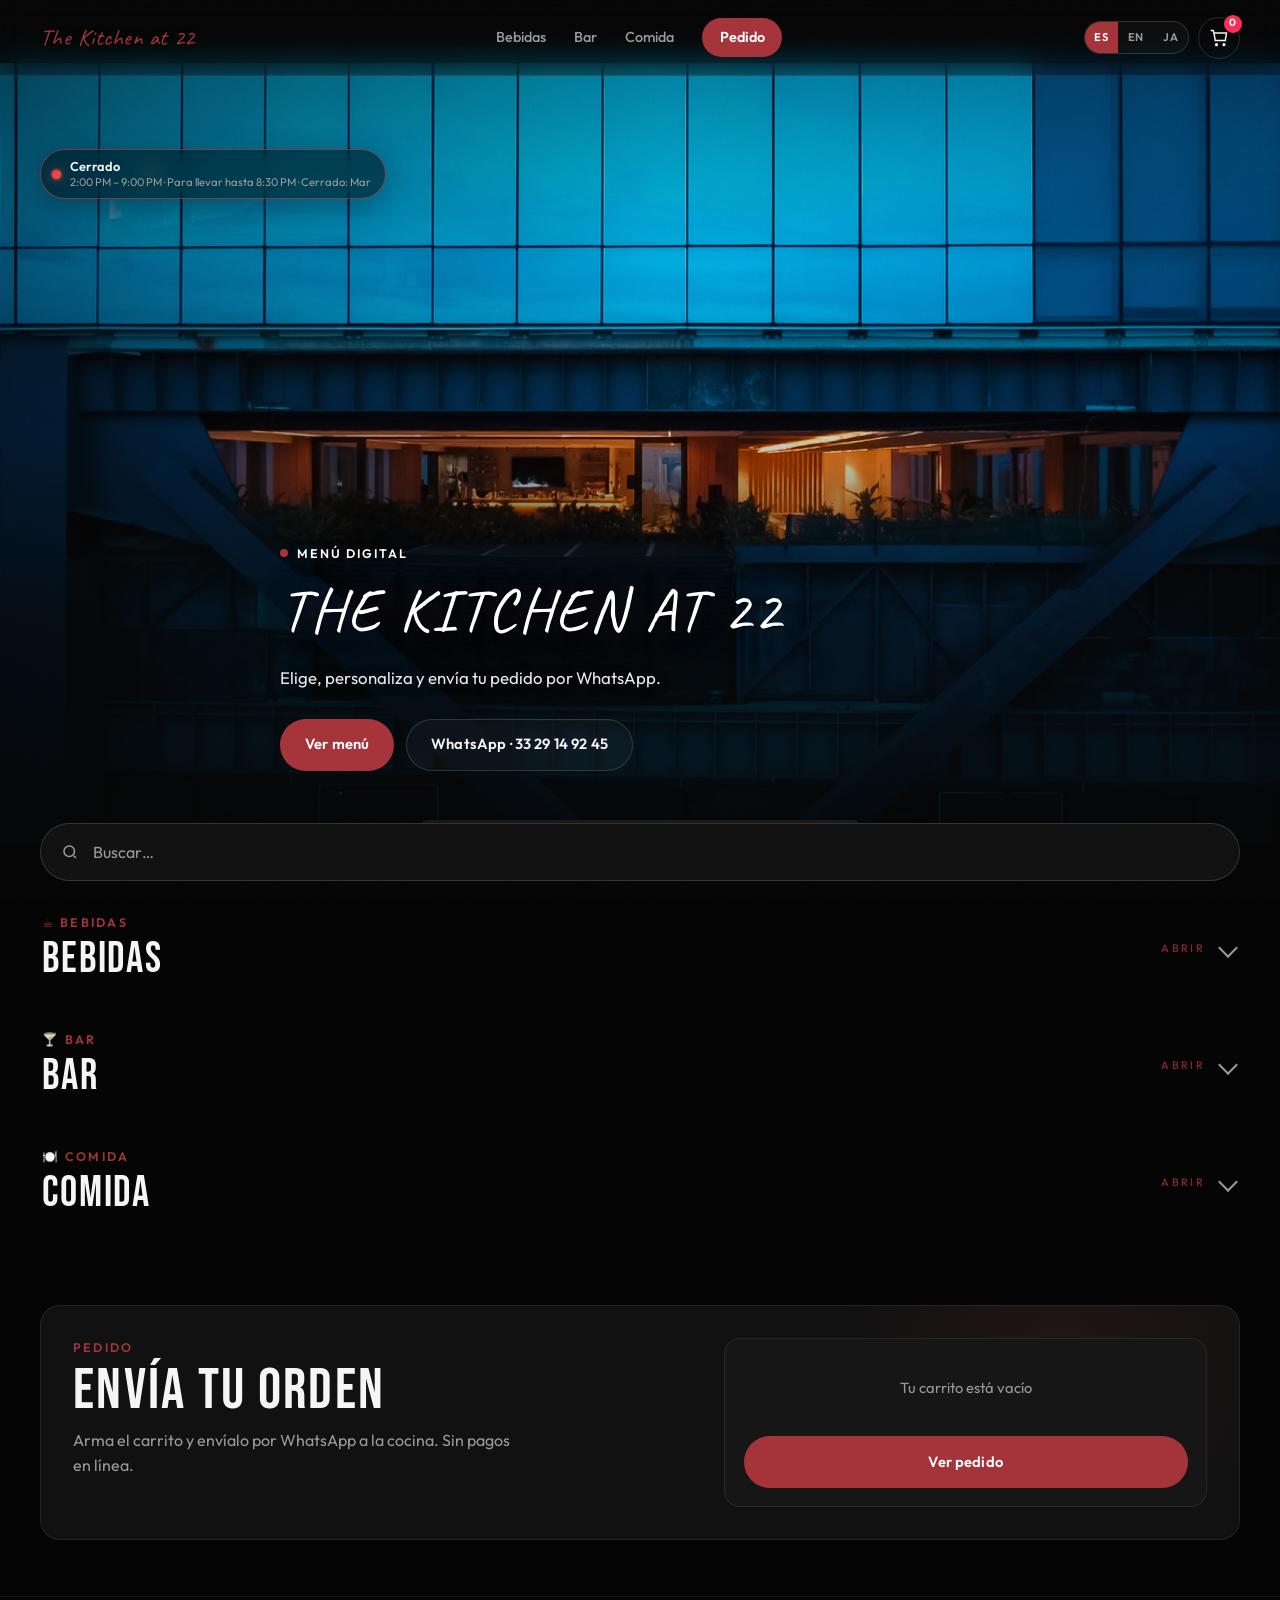
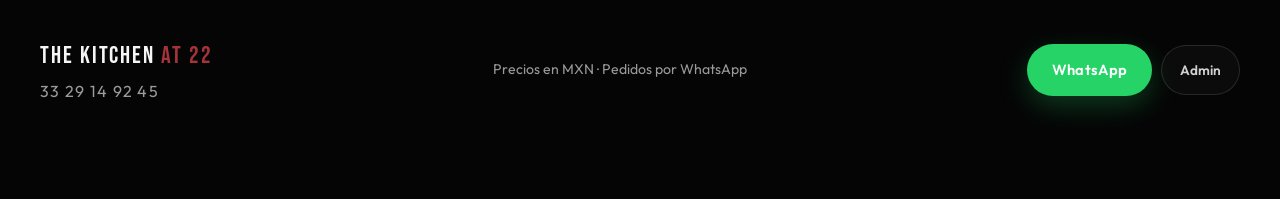
==== index.html @ 8743567a "Deploy: Sprite Regular, Spritz bottle percent, persist bar inventory" ====
﻿<!DOCTYPE html>
<html lang="es">
<head>
  <meta charset="UTF-8" />
  <meta name="viewport" content="width=device-width, initial-scale=1.0, viewport-fit=cover, maximum-scale=5" />
  <meta name="description" content="The Kitchen at 22 — Menú digital. Pedidos por WhatsApp." />
  <title>The Kitchen at 22</title>
  <link rel="preconnect" href="https://fonts.googleapis.com" />
  <link rel="preconnect" href="https://fonts.gstatic.com" crossorigin />
  <link href="https://fonts.googleapis.com/css2?family=Bebas+Neue&family=Caveat:wght@500;600&family=Outfit:wght@300;400;500;600;700&family=Permanent+Marker&display=swap" rel="stylesheet" />
  <!-- Flood Std Regular via Adobe Fonts -->
  <link rel="stylesheet" href="https://use.typekit.net/ptu3jlt.css" />
  <link rel="stylesheet" href="css/styles.css?v=pub-20260904f" />
</head>
<body>
  <div class="noise" aria-hidden="true"></div>
  <div class="scroll-progress" id="scrollProgress" aria-hidden="true"></div>

  <!-- Loader -->
  <div class="loader" id="loader">
    <div class="loader__inner">
      <p class="loader__brand">THE KITCHEN</p>
      <p class="loader__at">AT 22</p>
      <div class="loader__bar"><span></span></div>
    </div>
  </div>

  <!-- Header -->
  <header class="header" id="header">
    <div class="container header__inner">
      <a href="#top" class="logo">
        <img
          class="logo__img"
          src="assets/logo.png"
          alt=""
          width="40"
          height="40"
          onerror="this.classList.add('is-missing')"
        />
        <span class="logo__name">The Kitchen at 22</span>
        <span class="logo__fallback is-hidden" aria-hidden="true">
          <span class="logo__mark">22</span>
          <span class="logo__text">
            <strong>THE KITCHEN</strong>
            <small>AT 22</small>
          </span>
        </span>
      </a>

      <nav class="nav" id="nav">
        <a href="#specials" class="nav__link is-hidden" id="navSpecials" data-i18n="navSpecials">Especiales</a>
        <a href="#drinks" class="nav__link" data-i18n="navDrinks">Bebidas</a>
        <a href="#bar" class="nav__link" data-i18n="navBar">Bar</a>
        <a href="#food" class="nav__link" data-i18n="navFood">Comida</a>
        <a href="#order" class="nav__link nav__link--cta" data-i18n="navOrder">Pedido</a>
      </nav>

      <div class="header__actions">
        <div class="lang" role="group" aria-label="Language">
          <button type="button" class="lang__btn is-active" data-lang="es">ES</button>
          <button type="button" class="lang__btn" data-lang="en">EN</button>
          <button type="button" class="lang__btn" data-lang="ja">JA</button>
        </div>
        <button type="button" class="cart-btn" id="cartOpen" aria-label="Cart">
          <svg width="20" height="20" viewBox="0 0 24 24" fill="none" stroke="currentColor" stroke-width="1.8">
            <path d="M6 6h15l-1.5 9h-12z"/><path d="M6 6L5 3H2"/>
            <circle cx="9" cy="20" r="1" fill="currentColor"/><circle cx="18" cy="20" r="1" fill="currentColor"/>
          </svg>
          <span class="cart-btn__count" id="cartCount">0</span>
        </button>
        <button type="button" class="burger" id="menuToggle" aria-label="Menu" aria-expanded="false">
          <span></span><span></span><span></span>
        </button>
      </div>
    </div>
  </header>

  <!-- Sticky menu switcher: Specials / Drinks / Bar / Food -->
  <nav class="menu-switcher" id="menuSwitcher" aria-label="Menú">
    <div class="container menu-switcher__inner">
      <a href="#specials" class="menu-switcher__btn is-hidden" data-section="specials" id="switcherSpecials">
        <span class="menu-switcher__ico">⭐</span>
        <span data-i18n="navSpecials">Especiales</span>
      </a>
      <a href="#drinks" class="menu-switcher__btn" data-section="drinks">
        <span class="menu-switcher__ico">☕</span>
        <span data-i18n="navDrinks">Bebidas</span>
      </a>
      <a href="#bar" class="menu-switcher__btn" data-section="bar">
        <span class="menu-switcher__ico">🍸</span>
        <span data-i18n="navBar">Bar</span>
      </a>
      <a href="#food" class="menu-switcher__btn" data-section="food">
        <span class="menu-switcher__ico">🍽️</span>
        <span data-i18n="navFood">Comida</span>
      </a>
    </div>
  </nav>

  <main id="top">
    <!-- Hero -->
    <section class="hero">
      <div class="hero__bg">
        <img
          src="assets/restaurant.jpg?v=2"
          alt="The Kitchen at 22"
          class="hero__img"
          onerror="this.onerror=null; this.src='https://images.unsplash.com/photo-1414235077428-338989a2e8c0?w=1600&h=1000&fit=crop&q=80';"
        />
        <div class="hero__overlay"></div>
      </div>
      <!-- Status floated high so the photo stays clean -->
      <div class="hours-chip hours-chip--float" id="hoursChip" aria-live="polite">
        <span class="hours-chip__dot" id="hoursDot"></span>
        <div class="hours-chip__text">
          <strong id="hoursStatus">—</strong>
          <span id="hoursDetail">—</span>
        </div>
      </div>
      <div class="container hero__content">
        <p class="hero__eyebrow">
          <span class="pulse"></span>
          <span data-i18n="heroEyebrow">Menú digital</span>
        </p>
        <h1 class="hero__title hero__title--logo">
          <img
            class="hero__logo"
            src="assets/logo.png"
            alt="The Kitchen at 22"
            onerror="this.onerror=null; this.replaceWith(Object.assign(document.createElement('span'),{className:'hero__logo-fallback',textContent:'THE KITCHEN AT 22'}));"
          />
        </h1>
        <p class="hero__lead" data-i18n="heroLead">Elige, personaliza y envía tu pedido por WhatsApp.</p>
        <div class="hero__actions">
          <a href="#drinks" class="btn btn--primary" data-i18n="ctaExplore">Ver menú</a>
          <a href="https://wa.me/523329149245" class="btn btn--ghost" target="_blank" rel="noopener">
            WhatsApp · 33 29 14 92 45
          </a>
        </div>
      </div>
    </section>



    <!-- Search -->
    <div class="container search-wrap">
      <label class="search" for="searchInput">
        <svg width="18" height="18" viewBox="0 0 24 24" fill="none" stroke="currentColor" stroke-width="2">
          <circle cx="11" cy="11" r="7"/><path d="M20 20l-3-3"/>
        </svg>
        <input type="search" id="searchInput" data-i18n-placeholder="searchPlaceholder" placeholder="Buscar…" autocomplete="off" />
      </label>
    </div>

    <section class="section container is-hidden" id="resultsSection">
      <div class="section__head">
        <p class="section__tag" data-i18n="resultsTag">Búsqueda</p>
        <h2 class="section__title" data-i18n="resultsTitle">Resultados</h2>
      </div>
      <div class="menu-grid" id="resultsGrid"></div>
    </section>

    <!-- Weekly specials (only shown when products are flagged) — duplicates also stay in their normal sections -->
    <section class="section section--specials section--accordion container is-hidden" id="specials" aria-labelledby="specialsTitle">
      <button type="button" class="section__toggle" data-open-section="specials" aria-expanded="false" aria-controls="specialsBody">
        <div class="section__head">
          <p class="section__tag">⭐ <span data-i18n="specialsTag">Especial de la semana</span></p>
          <h2 class="section__title" id="specialsTitle" data-i18n="navSpecials">Especiales</h2>
          <p class="section__desc" data-i18n="specialsDesc">Disponibles por tiempo limitado · cantidad limitada.</p>
        </div>
        <span class="section__hint" data-i18n="menuOpenHint" aria-hidden="true">abrir</span>
        <span class="section__chevron" aria-hidden="true"></span>
      </button>
      <div class="section__body" id="specialsBody">
        <div class="menu-grid" id="specialsGrid"></div>
      </div>
    </section>

    <section class="section section--accordion container" id="drinks">
      <button type="button" class="section__toggle" data-open-section="drinks" aria-expanded="false" aria-controls="drinksBody">
        <div class="section__head">
          <p class="section__tag">☕ <span data-i18n="drinksTag">Bebidas</span></p>
          <h2 class="section__title" data-i18n="navDrinks">Bebidas</h2>
          <p class="section__desc" data-i18n="drinksDesc">Café, sin café y milkshakes.</p>
        </div>
        <span class="section__hint" data-i18n="menuOpenHint" aria-hidden="true">abrir</span>
        <span class="section__chevron" aria-hidden="true"></span>
      </button>
      <div class="section__body" id="drinksBody">
        <div class="tabs" data-section="drinks" role="tablist"></div>
        <div class="menu-grid" id="drinksGrid"></div>
      </div>
    </section>

    <section class="section section--alt section--accordion container" id="bar">
      <button type="button" class="section__toggle" data-open-section="bar" aria-expanded="false" aria-controls="barBody">
        <div class="section__head">
          <p class="section__tag">🍸 <span data-i18n="barTag">Bar</span></p>
          <h2 class="section__title" data-i18n="navBar">Bar</h2>
          <p class="section__desc" data-i18n="barDesc">Clásicos, cerveza, destilados y vinos.</p>
        </div>
        <span class="section__hint" data-i18n="menuOpenHint" aria-hidden="true">abrir</span>
        <span class="section__chevron" aria-hidden="true"></span>
      </button>
      <div class="section__body" id="barBody">
        <div class="tabs" data-section="bar" role="tablist"></div>
        <div class="menu-grid" id="barGrid"></div>
      </div>
    </section>

    <section class="section section--accordion container" id="food">
      <button type="button" class="section__toggle" data-open-section="food" aria-expanded="false" aria-controls="foodBody">
        <div class="section__head">
          <p class="section__tag">🍽️ <span data-i18n="foodTag">Comida</span></p>
          <h2 class="section__title" data-i18n="navFood">Comida</h2>
          <p class="section__desc" data-i18n="foodDesc">Street food, pastas, light, dulces y botana.</p>
        </div>
        <span class="section__hint" data-i18n="menuOpenHint" aria-hidden="true">abrir</span>
        <span class="section__chevron" aria-hidden="true"></span>
      </button>
      <div class="section__body" id="foodBody">
        <div class="tabs" data-section="food" role="tablist"></div>
        <div class="menu-grid" id="foodGrid"></div>
      </div>
    </section>

    <!-- Order CTA -->
    <section class="section container" id="order">
      <div class="order-banner">
        <div class="order-banner__copy">
          <p class="section__tag" data-i18n="orderTag">Pedido</p>
          <h2 class="section__title" data-i18n="orderTitle">Envía tu orden</h2>
          <p data-i18n="orderDesc">Arma el carrito y envíalo por WhatsApp a la cocina. Sin pagos en línea.</p>
        </div>
        <div class="order-banner__side">
          <div class="order-mini" id="orderSummaryMini"></div>
          <button type="button" class="btn btn--primary btn--full" id="openCartFromOrder" data-i18n="viewCart">Ver pedido</button>
        </div>
      </div>
    </section>
  </main>

  <footer class="footer">
    <div class="container footer__inner">
      <div>
        <p class="footer__brand">THE KITCHEN <span>AT 22</span></p>
        <p class="footer__phone">33 29 14 92 45</p>
      </div>
      <p class="footer__note" data-i18n="footerNote">Precios en MXN · Pedidos por WhatsApp</p>
      <div class="footer__actions">
        <a class="btn btn--wa" href="https://wa.me/523329149245" target="_blank" rel="noopener">WhatsApp</a>
        <button type="button" class="btn btn--ghost btn--admin" id="adminBtn" data-i18n="adminBtn">Admin</button>
      </div>
    </div>
    <div class="container admin-bar is-hidden" id="adminBar">
      <div class="admin-bar__left">
        <span data-i18n="adminActive">Sesión admin</span>
        <span class="admin-sync is-warn" id="adminSyncBadge">…</span>
      </div>
      <div class="admin-bar__actions">
        <a class="btn btn--primary" id="adminOpenDash" href="admin.html" data-i18n="adminOpenDash">Abrir panel admin</a>
        <button type="button" class="btn btn--ghost" id="adminLogout" data-i18n="adminLogout">Salir admin</button>
      </div>
    </div>
  </footer>

  <!-- Cart drawer -->
  <aside class="drawer" id="cartDrawer" aria-hidden="true">
    <div class="drawer__dim" data-close-cart></div>
    <div class="drawer__panel">
      <div class="drawer__head">
        <h2 data-i18n="cartTitle">Tu pedido</h2>
        <button type="button" class="icon-btn" data-close-cart aria-label="Close">✕</button>
      </div>
      <div class="drawer__body" id="cartLines"></div>
      <div class="drawer__foot">
        <div class="order-type" role="group" aria-labelledby="orderTypeLabel">
          <span class="order-type__label" id="orderTypeLabel" data-i18n="orderTypeLabel">¿Cómo quieres tu pedido?</span>
          <div class="order-type__options order-type__options--3">
            <button type="button" class="order-type__btn" data-order-type="dinein">
              <span class="order-type__ico" aria-hidden="true">🍽️</span>
              <span class="order-type__title" data-i18n="orderTypeDineIn">Comer aquí</span>
              <span class="order-type__desc" data-i18n="orderTypeDineInDesc">En el restaurante</span>
            </button>
            <button type="button" class="order-type__btn" data-order-type="apartment">
              <span class="order-type__ico" aria-hidden="true">🏠</span>
              <span class="order-type__title" data-i18n="orderTypeApartment">Departamento</span>
              <span class="order-type__desc" data-i18n="orderTypeApartmentDesc">Entrega a tu depto.</span>
            </button>
            <button type="button" class="order-type__btn" data-order-type="amenity">
              <span class="order-type__ico" aria-hidden="true">🏊</span>
              <span class="order-type__title" data-i18n="orderTypeAmenity">Amenidades</span>
              <span class="order-type__desc" data-i18n="orderTypeAmenityDesc">Entrega en el edificio</span>
            </button>
          </div>
          <p class="order-type__error is-hidden" id="orderTypeError" data-i18n="orderTypeError">Elige una opción de entrega o consumo.</p>
        </div>

        <div class="amenity-field is-hidden" id="amenityField">
          <span class="order-type__label" data-i18n="amenityLabel">¿A qué amenidad?</span>
          <div class="amenity-grid" id="amenityGrid" role="group"></div>
          <p class="order-type__error is-hidden" id="amenityError" data-i18n="amenityError">Elige una amenidad.</p>
        </div>

        <div class="apt-field is-hidden" id="apartmentField">
          <label class="apt-field__label" for="apartmentInput" data-i18n="aptLabel">Número de departamento</label>
          <input
            type="text"
            id="apartmentInput"
            name="apartment"
            inputmode="text"
            autocomplete="off"
            enterkeyhint="done"
            maxlength="40"
            data-i18n-placeholder="aptPlaceholder"
            placeholder="Ej. 402, Torre B"
            value=""
          />
          <span class="apt-field__error is-hidden" id="apartmentError" data-i18n="aptError">Ingresa tu número de departamento.</span>
        </div>

        <div class="total-row">
          <span data-i18n="subtotal">Total</span>
          <strong id="cartSubtotal">0$ MXN</strong>
        </div>
        <p class="hint" id="waHint" data-i18n="waHint">Se abrirá WhatsApp con tu pedido listo para enviar.</p>
        <p class="closed-banner is-hidden" id="closedBanner" role="status"></p>
        <div class="drawer__actions">
          <button type="button" class="btn btn--ghost" id="clearCart" data-i18n="clearCart">Vaciar</button>
          <button type="button" class="btn btn--wa" id="sendWhatsApp" data-i18n="sendWa">Enviar por WhatsApp</button>
        </div>
      </div>
    </div>
  </aside>

  <!-- Customize modal -->
  <div class="modal" id="customizeModal" aria-hidden="true">
    <div class="modal__dim" data-close-modal></div>
    <div class="modal__panel" id="customizeBody"></div>
  </div>

  <!-- Admin login modal -->
  <div class="modal" id="adminModal" aria-hidden="true">
    <div class="modal__dim" data-close-admin></div>
    <div class="modal__panel modal__panel--admin">
      <button type="button" class="icon-btn modal__close" data-close-admin aria-label="Close">✕</button>
      <p class="section__tag" data-i18n="adminLoginTag">Acceso staff</p>
      <h3 class="modal__title" data-i18n="adminLoginTitle">Admin</h3>
      <p class="admin-login__hint" data-i18n="adminLoginHint">Ingresa el código para gestionar stock.</p>
      <label class="apt-field" for="adminCodeInput">
        <span class="apt-field__label" data-i18n="adminCodeLabel">Código</span>
        <input
          type="password"
          id="adminCodeInput"
          inputmode="text"
          autocomplete="current-password"
          maxlength="64"
          spellcheck="false"
          placeholder="Código staff"
        />
        <span class="apt-field__error is-hidden" id="adminCodeError" data-i18n="adminCodeError">Código incorrecto.</span>
      </label>
      <button type="button" class="btn btn--primary btn--full" id="adminLoginSubmit" data-i18n="adminLogin">Entrar</button>
    </div>
  </div>

  <!-- Admin hours modal -->
  <div class="modal" id="hoursModal" aria-hidden="true">
    <div class="modal__dim" data-close-hours></div>
    <div class="modal__panel modal__panel--hours">
      <button type="button" class="icon-btn modal__close" data-close-hours aria-label="Close">✕</button>
      <p class="section__tag" data-i18n="hoursAdminTag">Pedidos</p>
      <h3 class="modal__title" data-i18n="hoursAdminTitle">Horarios de pedidos</h3>
      <p class="admin-login__hint" data-i18n="hoursAdminHint">Define cuándo los clientes pueden enviar pedidos por WhatsApp (según la hora de su teléfono).</p>

      <div class="field">
        <span data-i18n="hoursClosedDays">Días cerrado</span>
        <div class="day-grid" id="hoursDayGrid"></div>
      </div>

      <div class="hours-fields">
        <label class="apt-field">
          <span class="apt-field__label" data-i18n="hoursOpen">Apertura</span>
          <input type="time" id="hoursOpen" required />
        </label>
        <label class="apt-field">
          <span class="apt-field__label" data-i18n="hoursClose">Cierre salón</span>
          <input type="time" id="hoursClose" required />
        </label>
        <label class="apt-field">
          <span class="apt-field__label" data-i18n="hoursDelivery">Último pedido (delivery)</span>
          <input type="time" id="hoursDelivery" required />
        </label>
      </div>

      <div class="hours-toggles">
        <label class="check-row">
          <input type="checkbox" id="hoursForceClosed" />
          <span data-i18n="hoursForceClosed">Forzar cerrado (no recibir pedidos)</span>
        </label>
        <label class="check-row">
          <input type="checkbox" id="hoursForceOpen" />
          <span data-i18n="hoursForceOpen">Forzar abierto (ignorar horario)</span>
        </label>
      </div>

      <button type="button" class="btn btn--primary btn--full" id="hoursSave" data-i18n="hoursSave">Guardar horarios</button>
    </div>
  </div>

  <!-- Admin catalog: add / remove items + photos -->
  <div class="modal" id="catalogModal" aria-hidden="true">
    <div class="modal__dim" data-close-catalog></div>
    <div class="modal__panel modal__panel--catalog">
      <button type="button" class="icon-btn modal__close" data-close-catalog aria-label="Close">✕</button>
      <p class="section__tag" data-i18n="catalogTag">Menú</p>
      <h3 class="modal__title" data-i18n="catalogTitle">Productos y fotos</h3>
      <p class="admin-login__hint" data-i18n="catalogHint">Agrega o quita platillos y sube fotos propias. Requiere python server.py.</p>

      <div class="catalog-add">
        <p class="order-type__label" data-i18n="catalogAddTitle">Agregar producto</p>
        <label class="apt-field">
          <span class="apt-field__label" data-i18n="catalogSection">Sección</span>
          <select id="catalogSection" class="catalog-select"></select>
        </label>
        <label class="apt-field">
          <span class="apt-field__label" data-i18n="catalogName">Nombre (ES)</span>
          <input type="text" id="catalogName" maxlength="80" />
        </label>
        <div class="hours-fields">
          <label class="apt-field">
            <span class="apt-field__label" data-i18n="catalogNameEn">Nombre EN</span>
            <input type="text" id="catalogNameEn" maxlength="80" />
          </label>
          <label class="apt-field">
            <span class="apt-field__label" data-i18n="catalogNameJa">Nombre JA</span>
            <input type="text" id="catalogNameJa" maxlength="80" />
          </label>
          <label class="apt-field">
            <span class="apt-field__label" data-i18n="catalogPrice">Precio (MXN)</span>
            <input type="number" id="catalogPrice" min="0" step="1" />
          </label>
        </div>
        <label class="apt-field">
          <span class="apt-field__label" data-i18n="catalogNotes">Notas (opcional)</span>
          <input type="text" id="catalogNotes" maxlength="120" />
        </label>
        <label class="apt-field">
          <span class="apt-field__label" data-i18n="catalogNewPhoto">Foto (opcional)</span>
          <input type="file" id="catalogNewPhoto" accept="image/*" />
        </label>
        <button type="button" class="btn btn--primary btn--full" id="catalogAddBtn" data-i18n="catalogAddBtn">Agregar al menú</button>
      </div>

      <div class="catalog-list-head">
        <p class="order-type__label" data-i18n="catalogListTitle">Productos actuales</p>
        <input type="search" id="catalogFilter" class="catalog-filter" data-i18n-placeholder="catalogFilter" placeholder="Buscar producto…" />
      </div>
      <div class="catalog-list" id="catalogList"></div>
    </div>
  </div>

  <!-- Site announcement overlay (full-screen, dismissible — not a new window) -->
  <div class="announce" id="announceOverlay" aria-hidden="true" hidden>
    <div class="announce__backdrop"></div>
    <div class="announce__panel" role="dialog" aria-modal="true" aria-labelledby="announceTitle">
      <img class="announce__logo" src="assets/logo.png" alt="The Kitchen at 22" width="88" height="88" onerror="this.classList.add('is-missing')" />
      <p class="announce__brand">THE KITCHEN <span>AT 22</span></p>
      <h2 class="announce__title" id="announceTitle" data-i18n="announceTitle">Aviso</h2>
      <div class="announce__messages" id="announceMessage">
        <div class="announce__block announce__block--es is-hidden" id="announceBlockEs">
          <span class="announce__lang">ES</span>
          <p class="announce__text" id="announceTextEs"></p>
        </div>
        <div class="announce__block announce__block--en is-hidden" id="announceBlockEn">
          <span class="announce__lang">EN</span>
          <p class="announce__text" id="announceTextEn"></p>
        </div>
      </div>
      <button type="button" class="btn btn--primary announce__dismiss" id="announceDismiss" data-i18n="announceDismiss">Entendido</button>
    </div>
  </div>

  <div class="toast" id="toast" role="status"></div>

  <button type="button" class="fab" id="fabCart">
    <span data-i18n="fabCart">Pedido</span>
    <strong id="fabTotal">0$ MXN</strong>
  </button>

  <script src="https://cdn.jsdelivr.net/npm/gsap@3.12.5/dist/gsap.min.js"></script>
  <script src="https://cdn.jsdelivr.net/npm/gsap@3.12.5/dist/ScrollTrigger.min.js"></script>
  <script src="js/config.js?v=pub-20260904f"></script>
  <script src="js/store.js?v=pub-20260904f"></script>
  <script src="js/menu-data.js?v=pub-20260904f"></script>
  <script src="js/i18n.js?v=pub-20260904f"></script>
  <script src="js/item-i18n.js?v=pub-20260904f"></script>
  <script src="js/app.js?v=pub-20260904f"></script>
  <script src="js/analytics.js?v=pub-20260904f"></script>
</body>
</html>
---- css/styles.css ----
﻿/* ==========================================================================
   The Kitchen at 22
   Design language inspired by Action Black:
   dark cinematic · Bebas Neue · Pantone 1807 C accent · high contrast · useful
   ========================================================================== */

:root {
  --bg: #050505;
  --bg-2: #0c0c0c;
  --bg-card: #111111;
  --bg-elevated: #161616;
  --text: #f5f5f5;
  --text-muted: #9a9a9a;
  --border: rgba(255, 255, 255, 0.08);
  --border-strong: rgba(255, 255, 255, 0.14);
  --accent: #a4343a;          /* Pantone 1807 C */
  --accent-2: #ff2d55;        /* Action Black hot pink */
  --brand: #a4343a;           /* Pantone 1807 C (web approx) */
  --wa: #25d366;
  /* Flood Std Regular = Adobe Fonts (flood-std). Free fallback until kit is linked. */
  --font-brand: flood-std, "Flood Std", "Permanent Marker", "Caveat", cursive;
  --font-display: "Bebas Neue", Impact, sans-serif;
  --font-body: "Outfit", system-ui, sans-serif;
  --ease: cubic-bezier(0.16, 1, 0.3, 1);
  --header-h: 76px;
  --header-offset: calc(var(--header-h) + env(safe-area-inset-top, 0px));
  --container: min(1200px, calc(100% - 2.5rem));
  --radius: 16px;
  --radius-sm: 12px;
  --card-img: 200px;          /* fixed image band for alignment */
}

*,
*::before,
*::after {
  box-sizing: border-box;
  margin: 0;
  padding: 0;
}

html {
  scroll-behavior: smooth;
  scrollbar-width: thin;
  scrollbar-color: var(--accent) #111;
}

body {
  font-family: var(--font-body);
  background: var(--bg);
  color: var(--text);
  line-height: 1.55;
  overflow-x: hidden;
  -webkit-font-smoothing: antialiased;
  min-height: 100vh;
  min-height: 100dvh;
  padding-left: env(safe-area-inset-left, 0px);
  padding-right: env(safe-area-inset-right, 0px);
}

img {
  display: block;
  max-width: 100%;
}

a {
  color: inherit;
  text-decoration: none;
}

button,
input {
  font: inherit;
  color: inherit;
  border: none;
  background: none;
}

button {
  cursor: pointer;
}

.container {
  width: var(--container);
  margin-inline: auto;
}

/* Noise ------------------------------------------------------------------- */
.noise {
  pointer-events: none;
  position: fixed;
  inset: 0;
  z-index: 9990;
  opacity: 0.04;
  background-image: url("data:image/svg+xml,%3Csvg viewBox='0 0 256 256' xmlns='http://www.w3.org/2000/svg'%3E%3Cfilter id='n'%3E%3CfeTurbulence type='fractalNoise' baseFrequency='0.85' numOctaves='4' stitchTiles='stitch'/%3E%3C/filter%3E%3Crect width='100%25' height='100%25' filter='url(%23n)'/%3E%3C/svg%3E");
  mix-blend-mode: overlay;
}

.scroll-progress {
  position: fixed;
  top: 0;
  left: 0;
  height: 3px;
  width: 0%;
  z-index: 9998;
  background: linear-gradient(90deg, var(--accent), var(--accent-2));
  box-shadow: 0 0 16px rgba(164, 52, 58, 0.45);
}

/* Loader ------------------------------------------------------------------ */
.loader {
  position: fixed;
  inset: 0;
  z-index: 10000;
  background: #000;
  display: grid;
  place-items: center;
  transition: opacity 0.6s var(--ease), visibility 0.6s;
}

.loader.is-done {
  opacity: 0;
  visibility: hidden;
  pointer-events: none;
}

.loader__inner {
  text-align: center;
  width: min(260px, 70vw);
}

.loader__brand {
  font-family: var(--font-display);
  font-size: 2.4rem;
  letter-spacing: 0.12em;
  color: var(--text);
  line-height: 1;
}

.loader__at {
  font-family: var(--font-display);
  letter-spacing: 0.4em;
  color: var(--accent);
  margin: 0.35rem 0 1.4rem;
  font-size: 1.1rem;
}

.loader__bar {
  height: 2px;
  background: rgba(255, 255, 255, 0.1);
  overflow: hidden;
}

.loader__bar span {
  display: block;
  height: 100%;
  width: 0;
  background: linear-gradient(90deg, var(--accent), var(--accent-2));
  animation: load 1.1s var(--ease) forwards;
}

@keyframes load {
  to {
    width: 100%;
  }
}

/* Header ------------------------------------------------------------------ */
.header {
  position: fixed;
  top: 0;
  left: 0;
  right: 0;
  z-index: 1000;
  height: var(--header-offset);
  padding-top: env(safe-area-inset-top, 0px);
  /* Light frosty glass even at top of page */
  background: rgba(12, 12, 12, 0.28);
  backdrop-filter: blur(14px) saturate(1.25);
  -webkit-backdrop-filter: blur(14px) saturate(1.25);
  border-bottom: 1px solid rgba(255, 255, 255, 0.06);
  transition: background 0.35s, backdrop-filter 0.35s, border-color 0.35s;
}

.header.is-scrolled {
  /* A bit more frost when scrolled — still glassy, not solid */
  background: rgba(8, 8, 8, 0.48);
  backdrop-filter: blur(20px) saturate(1.35);
  -webkit-backdrop-filter: blur(20px) saturate(1.35);
  border-bottom-color: rgba(255, 255, 255, 0.1);
}

.header__inner {
  height: 100%;
  display: flex;
  align-items: center;
  justify-content: space-between;
  gap: 1.25rem;
}

.logo {
  display: flex;
  align-items: center;
  gap: 0.7rem;
  min-width: 0;
}

.logo__img {
  width: 40px;
  height: 40px;
  object-fit: contain;
  border-radius: 10px;
  flex-shrink: 0;
  background: rgba(255, 255, 255, 0.06);
  border: 1px solid var(--border);
}

.logo__img.is-missing {
  display: none;
}

/* Header name: Pantone 1807 C + Flood Std Regular (Adobe) */
.logo__name {
  font-family: var(--font-brand);
  font-style: normal;
  font-weight: 400;
  font-size: clamp(1.05rem, 2.6vw, 1.45rem);
  line-height: 1.1;
  letter-spacing: 0.02em;
  color: var(--brand);
  white-space: nowrap;
  text-transform: none;
  text-shadow: 0 1px 8px rgba(0, 0, 0, 0.35);
}

.logo__fallback {
  display: flex;
  align-items: center;
  gap: 0.7rem;
  min-width: 0;
}

.logo__fallback.is-hidden {
  display: none;
}

.logo__mark {
  width: 40px;
  height: 40px;
  display: grid;
  place-items: center;
  background: var(--brand);
  color: #fff;
  font-family: var(--font-display);
  font-size: 1.25rem;
  letter-spacing: 0.02em;
  flex-shrink: 0;
}

.logo__text {
  display: flex;
  flex-direction: column;
  line-height: 1.05;
}

.logo__text strong {
  font-family: var(--font-brand);
  font-size: 1.15rem;
  letter-spacing: 0.02em;
  font-weight: 400;
  color: var(--brand);
}

.logo__text small {
  font-size: 0.65rem;
  letter-spacing: 0.28em;
  color: var(--brand);
  opacity: 0.85;
  font-family: var(--font-brand);
}

.nav {
  display: flex;
  align-items: center;
  gap: 1.75rem;
}

.nav__link {
  font-size: 0.9rem;
  font-weight: 500;
  color: var(--text-muted);
  position: relative;
  transition: color 0.25s;
}

.nav__link::after {
  content: "";
  position: absolute;
  left: 0;
  bottom: -5px;
  width: 0;
  height: 2px;
  background: var(--accent);
  transition: width 0.3s var(--ease);
}

.nav__link:hover,
.nav__link.is-active {
  color: var(--text);
}

.nav__link:hover::after,
.nav__link.is-active::after {
  width: 100%;
}

.nav__link--cta {
  padding: 0.55rem 1.1rem;
  border-radius: 999px;
  background: var(--accent);
  color: #fff !important;
  font-weight: 600;
}

.nav__link--cta::after {
  display: none;
}

.nav__link--cta:hover {
  box-shadow: 0 0 28px rgba(164, 52, 58, 0.35);
}

.header__actions {
  display: flex;
  align-items: center;
  gap: 0.55rem;
}

.lang {
  display: flex;
  border: 1px solid var(--border-strong);
  border-radius: 999px;
  overflow: hidden;
  background: rgba(255, 255, 255, 0.03);
}

.lang__btn {
  padding: 0.4rem 0.6rem;
  font-size: 0.7rem;
  font-weight: 600;
  letter-spacing: 0.06em;
  color: var(--text-muted);
}

.lang__btn.is-active {
  background: var(--accent);
  color: #fff;
}

.cart-btn {
  position: relative;
  width: 42px;
  height: 42px;
  display: grid;
  place-items: center;
  border: 1px solid var(--border-strong);
  border-radius: 50%;
  transition: border-color 0.25s, background 0.25s;
}

.cart-btn:hover {
  border-color: var(--accent);
  background: rgba(164, 52, 58, 0.08);
}

.cart-btn__count {
  position: absolute;
  top: -3px;
  right: -3px;
  min-width: 18px;
  height: 18px;
  padding: 0 4px;
  border-radius: 999px;
  background: var(--accent-2);
  color: #fff;
  font-size: 0.65rem;
  font-weight: 700;
  display: grid;
  place-items: center;
}

.burger {
  display: none;
  flex-direction: column;
  justify-content: center;
  gap: 5px;
  width: 42px;
  height: 42px;
  border: 1px solid var(--border-strong);
  border-radius: 50%;
  align-items: center;
}

.burger span {
  display: block;
  width: 16px;
  height: 2px;
  background: #fff;
  border-radius: 2px;
  transition: 0.3s;
}

.burger.is-open span:nth-child(1) {
  transform: translateY(7px) rotate(45deg);
}
.burger.is-open span:nth-child(2) {
  opacity: 0;
}
.burger.is-open span:nth-child(3) {
  transform: translateY(-7px) rotate(-45deg);
}

/* Buttons ----------------------------------------------------------------- */
.btn {
  display: inline-flex;
  align-items: center;
  justify-content: center;
  gap: 0.5rem;
  min-height: 48px;
  padding: 0.85rem 1.5rem;
  border-radius: 999px;
  font-weight: 600;
  font-size: 0.92rem;
  letter-spacing: 0.01em;
  transition: transform 0.3s var(--ease), box-shadow 0.3s, background 0.3s, border-color 0.3s;
  border: 1px solid transparent;
  white-space: nowrap;
}

.btn:hover {
  transform: translateY(-2px);
}

.btn:active {
  transform: translateY(0);
}

.btn--primary {
  background: var(--accent);
  color: #fff;
}

.btn--primary:hover {
  box-shadow: 0 12px 36px rgba(164, 52, 58, 0.3);
}

.btn--ghost {
  border-color: var(--border-strong);
  background: rgba(255, 255, 255, 0.03);
  color: var(--text);
}

.btn--ghost:hover {
  border-color: rgba(255, 255, 255, 0.28);
  background: rgba(255, 255, 255, 0.06);
}

.btn--wa {
  background: var(--wa);
  color: #fff;
  box-shadow: 0 10px 28px rgba(37, 211, 102, 0.25);
}

.btn--wa:hover {
  box-shadow: 0 14px 36px rgba(37, 211, 102, 0.4);
}

.btn--wa:disabled,
.btn:disabled {
  opacity: 0.4;
  pointer-events: none;
  transform: none;
}

.btn--full {
  width: 100%;
}

.icon-btn {
  width: 40px;
  height: 40px;
  border-radius: 50%;
  border: 1px solid var(--border-strong);
  display: grid;
  place-items: center;
  transition: 0.2s;
}

.icon-btn:hover {
  border-color: var(--accent);
  color: var(--accent);
}

/* Hero -------------------------------------------------------------------- */
.hero {
  position: relative;
  min-height: min(88vh, 780px);
  display: flex;
  flex-direction: column;
  justify-content: flex-end;
  padding: calc(var(--header-offset) + 2rem) 0 2.5rem;
  overflow: hidden;
}

.hero__bg {
  position: absolute;
  inset: 0;
  z-index: 0;
}

.hero__img {
  width: 100%;
  height: 100%;
  object-fit: cover;
  /* Keep the photo natural — light grade only */
  filter: contrast(1.04) saturate(1.02);
}

.hero__overlay {
  position: absolute;
  inset: 0;
  /* Soft mid photo; richer bottom veil for readable hero copy */
  background:
    linear-gradient(
      180deg,
      rgba(5, 5, 5, 0.38) 0%,
      rgba(5, 5, 5, 0.1) 26%,
      rgba(5, 5, 5, 0.2) 48%,
      rgba(5, 5, 5, 0.72) 72%,
      rgba(5, 5, 5, 0.94) 100%
    ),
    linear-gradient(90deg, rgba(5, 5, 5, 0.42) 0%, transparent 52%);
}

.hero__content {
  position: relative;
  z-index: 1;
  padding-bottom: 2rem;
  max-width: 720px;
}

.hero__eyebrow {
  display: inline-flex;
  align-items: center;
  gap: 0.55rem;
  font-size: 0.78rem;
  font-weight: 600;
  letter-spacing: 0.16em;
  text-transform: uppercase;
  color: #fff;
  margin-bottom: 1rem;
  text-shadow: 0 1px 10px rgba(0, 0, 0, 0.55);
}

.pulse {
  width: 8px;
  height: 8px;
  border-radius: 50%;
  background: var(--accent);
  box-shadow: 0 0 0 0 rgba(164, 52, 58, 0.5);
  animation: pulse 1.8s infinite;
}

@keyframes pulse {
  70% {
    box-shadow: 0 0 0 12px transparent;
  }
  100% {
    box-shadow: 0 0 0 0 transparent;
  }
}

.hero__title {
  font-family: var(--font-display);
  line-height: 0.9;
  margin-bottom: 1.25rem;
}

.hero__title--logo {
  margin-bottom: 1.35rem;
}

.hero__logo {
  display: block;
  width: min(320px, 72vw);
  height: auto;
  max-height: min(200px, 28vh);
  object-fit: contain;
  object-position: left center;
  /* Stronger lift so logo art stays readable on busy photos */
  filter:
    drop-shadow(0 1px 1px rgba(0, 0, 0, 0.45))
    drop-shadow(0 8px 28px rgba(0, 0, 0, 0.55))
    drop-shadow(0 0 24px rgba(0, 0, 0, 0.35));
}

.hero__logo-fallback {
  display: block;
  font-family: var(--font-brand);
  font-size: clamp(2.2rem, 7vw, 3.8rem);
  letter-spacing: 0.04em;
  font-weight: 400;
  color: #fff;
  line-height: 1.05;
  text-shadow:
    0 1px 2px rgba(0, 0, 0, 0.7),
    0 6px 28px rgba(0, 0, 0, 0.55),
    0 0 32px rgba(164, 52, 58, 0.25);
}

.hero__lead {
  color: rgba(255, 255, 255, 0.92);
  font-size: 1.05rem;
  font-weight: 400;
  max-width: 420px;
  margin-bottom: 1.75rem;
  text-shadow: 0 1px 12px rgba(0, 0, 0, 0.55);
}

.hours-chip {
  display: inline-flex;
  align-items: center;
  gap: 0.55rem;
  margin: 0;
  padding: 0.55rem 0.85rem 0.55rem 0.7rem;
  border-radius: 999px;
  border: 1px solid var(--border-strong);
  background: rgba(0, 0, 0, 0.48);
  backdrop-filter: blur(14px) saturate(1.15);
  -webkit-backdrop-filter: blur(14px) saturate(1.15);
  max-width: min(420px, calc(100vw - 2rem));
  text-align: left;
  box-shadow: 0 8px 28px rgba(0, 0, 0, 0.28);
}

/* Floated under header — keeps mid-hero photo uncluttered */
.hours-chip--float {
  position: absolute;
  z-index: 2;
  top: calc(var(--header-offset) + 0.65rem);
  left: max(1rem, calc((100% - var(--container)) / 2));
  right: auto;
}

.hours-chip.is-open {
  border-color: rgba(34, 197, 94, 0.45);
}

.hours-chip.is-closed {
  border-color: rgba(239, 68, 68, 0.5);
}

.hours-chip__dot {
  width: 9px;
  height: 9px;
  border-radius: 50%;
  margin-top: 0;
  flex-shrink: 0;
  /* Open / to-go available = green */
  background: #22c55e;
  box-shadow: 0 0 0 2px rgba(34, 197, 94, 0.25), 0 0 12px rgba(34, 197, 94, 0.55);
  transition: background 0.25s, box-shadow 0.25s;
}

.hours-chip__dot.is-open {
  background: #22c55e;
  box-shadow: 0 0 0 2px rgba(34, 197, 94, 0.25), 0 0 12px rgba(34, 197, 94, 0.55);
}

/* Closed / not taking to-go = red */
.hours-chip__dot.is-closed {
  background: #ef4444;
  box-shadow: 0 0 0 2px rgba(239, 68, 68, 0.28), 0 0 12px rgba(239, 68, 68, 0.55);
}

.hours-chip__text {
  display: flex;
  flex-direction: column;
  gap: 0.08rem;
  min-width: 0;
}

.hours-chip__text strong {
  font-size: 0.8rem;
  font-weight: 600;
  letter-spacing: -0.01em;
  line-height: 1.15;
}

.hours-chip__text span {
  font-size: 0.7rem;
  color: var(--text-muted);
  line-height: 1.3;
  white-space: nowrap;
  overflow: hidden;
  text-overflow: ellipsis;
}

.hero__actions {
  display: flex;
  flex-wrap: wrap;
  gap: 0.75rem;
  align-items: center;
}

.closed-banner {
  margin: 0 0 0.75rem;
  padding: 0.75rem 0.9rem;
  border-radius: 12px;
  border: 1px solid rgba(255, 45, 85, 0.4);
  background: rgba(255, 45, 85, 0.1);
  color: #ffb3c0;
  font-size: 0.85rem;
  font-weight: 500;
  line-height: 1.4;
}

.closed-banner.is-hidden {
  display: none;
}

.hint.is-closed-hint {
  color: #ff8fa0;
}

.btn--wa.is-disabled,
.btn--wa:disabled {
  background: #2a2a2a !important;
  color: #666 !important;
  box-shadow: none !important;
  cursor: not-allowed;
  opacity: 0.65;
}

body.orders-closed .btn--wa:not(.is-disabled) {
  /* keep normal when cart empty but open */
}

.admin-bar__actions {
  display: flex;
  flex-wrap: wrap;
  gap: 0.5rem;
}

.hours-fields {
  display: grid;
  grid-template-columns: 1fr;
  gap: 0.75rem;
  margin-bottom: 1rem;
}

@media (min-width: 480px) {
  .hours-fields {
    grid-template-columns: 1fr 1fr 1fr;
  }
}

.day-grid {
  display: flex;
  flex-wrap: wrap;
  gap: 0.4rem;
  margin-top: 0.45rem;
}

.day-chip {
  display: inline-flex;
  align-items: center;
  gap: 0.35rem;
  padding: 0.45rem 0.7rem;
  border-radius: 999px;
  border: 1px solid var(--border-strong);
  font-size: 0.8rem;
  font-weight: 600;
  color: var(--text-muted);
  cursor: pointer;
  user-select: none;
}

.day-chip input {
  accent-color: var(--accent-2);
}

.day-chip.is-on {
  border-color: var(--accent-2);
  color: #fff;
  background: rgba(255, 45, 85, 0.15);
}

.hours-toggles {
  display: flex;
  flex-direction: column;
  gap: 0.65rem;
  margin: 0.5rem 0 1.15rem;
}

.check-row {
  display: flex;
  align-items: flex-start;
  gap: 0.6rem;
  font-size: 0.88rem;
  color: var(--text-muted);
  cursor: pointer;
  line-height: 1.35;
}

.check-row input {
  margin-top: 0.2rem;
  accent-color: var(--accent);
  width: 18px;
  height: 18px;
  flex-shrink: 0;
}

.modal__panel--hours {
  width: min(520px, 100%);
}

.modal__panel--catalog {
  width: min(640px, 100%);
  max-height: min(92vh, 860px);
}

.catalog-add {
  display: flex;
  flex-direction: column;
  gap: 0.55rem;
  padding: 1rem;
  margin: 0.5rem 0 1.25rem;
  border-radius: 16px;
  border: 1px solid var(--border);
  background: rgba(255, 255, 255, 0.03);
}

.catalog-select,
.catalog-filter {
  width: 100%;
  min-height: 44px;
  padding: 0.65rem 0.85rem;
  border-radius: 12px;
  border: 1px solid var(--border-strong);
  background: rgba(0, 0, 0, 0.25);
  color: var(--text);
  font: inherit;
  font-size: 0.95rem;
  outline: none;
}

.catalog-select:focus,
.catalog-filter:focus {
  border-color: rgba(164, 52, 58, 0.45);
}

.catalog-list-head {
  display: flex;
  flex-direction: column;
  gap: 0.45rem;
  margin-bottom: 0.75rem;
}

.catalog-list {
  display: flex;
  flex-direction: column;
  gap: 0.75rem;
  max-height: 42vh;
  overflow-y: auto;
  padding-right: 0.25rem;
}

.catalog-row {
  display: grid;
  grid-template-columns: 96px 1fr;
  gap: 0.75rem;
  padding: 0.65rem;
  border-radius: 14px;
  border: 1px solid var(--border);
  background: rgba(0, 0, 0, 0.2);
}

.catalog-row__media {
  position: relative;
  width: 96px;
  height: 96px;
  border-radius: 12px;
  overflow: hidden;
  background: #1a1a1a;
}

.catalog-row__media img {
  width: 100%;
  height: 100%;
  object-fit: cover;
}

.catalog-upload {
  position: absolute;
  inset: auto 0 0 0;
  display: grid;
  place-items: center;
  padding: 0.35rem;
  background: rgba(0, 0, 0, 0.72);
  color: var(--accent);
  font-size: 0.62rem;
  font-weight: 700;
  letter-spacing: 0.04em;
  text-transform: uppercase;
  cursor: pointer;
  text-align: center;
  line-height: 1.2;
}

.catalog-upload:hover {
  background: rgba(0, 0, 0, 0.85);
}

.catalog-row__body {
  display: flex;
  flex-direction: column;
  gap: 0.2rem;
  min-width: 0;
}

.catalog-row__body strong {
  font-size: 0.95rem;
  line-height: 1.25;
}

.catalog-row__meta {
  font-size: 0.78rem;
  color: var(--text-muted);
}

.catalog-row__file {
  font-size: 0.72rem;
  font-family: ui-monospace, "Cascadia Code", Consolas, monospace;
  color: var(--accent);
  background: rgba(164, 52, 58, 0.1);
  border: 1px solid rgba(164, 52, 58, 0.28);
  border-radius: 8px;
  padding: 0.28rem 0.45rem;
  word-break: break-all;
  line-height: 1.3;
}

.catalog-row__id {
  font-size: 0.68rem;
  color: rgba(245, 245, 245, 0.35);
  word-break: break-all;
}

.catalog-row__actions {
  display: flex;
  flex-wrap: wrap;
  gap: 0.4rem;
  margin-top: 0.45rem;
}

.catalog-btn {
  min-height: 36px;
  padding: 0.4rem 0.75rem;
  font-size: 0.75rem;
  width: auto;
}

.catalog-btn--danger {
  border-color: rgba(255, 59, 92, 0.45);
  color: #ff8fa3;
}

.catalog-btn--danger:hover {
  border-color: #ff3b5c;
  color: #ff3b5c;
}

.apt-field input[type="file"] {
  padding: 0.55rem;
  font-size: 0.85rem;
}

.field > span {
  display: block;
  font-size: 0.7rem;
  font-weight: 600;
  letter-spacing: 0.12em;
  text-transform: uppercase;
  color: var(--text-muted);
  margin-bottom: 0.2rem;
}

/* Search ------------------------------------------------------------------ */
.search-wrap {
  position: relative;
  z-index: 2;
  margin-top: -1.25rem;
  margin-bottom: 0.5rem;
}

.search {
  display: flex;
  align-items: center;
  gap: 0.85rem;
  padding: 1rem 1.25rem;
  background: var(--bg-card);
  border: 1px solid var(--border-strong);
  border-radius: 999px;
  transition: border-color 0.25s, box-shadow 0.25s;
}

.search:focus-within {
  border-color: rgba(164, 52, 58, 0.45);
  box-shadow: 0 0 0 3px rgba(164, 52, 58, 0.1);
}

.search svg {
  color: var(--text-muted);
  flex-shrink: 0;
}

.search input {
  flex: 1;
  min-width: 0;
  outline: none;
  background: transparent;
  font-size: 1rem;
}

.search input::placeholder {
  color: var(--text-muted);
}

/* Sections ---------------------------------------------------------------- */
.section {
  padding: 4rem 0 1.5rem;
}

.section.is-hidden {
  display: none;
}

.section--accordion {
  padding: 0.35rem 0;
}

.section--accordion .section__toggle {
  width: 100%;
  display: flex;
  align-items: center;
  justify-content: space-between;
  gap: 1rem;
  text-align: left;
  padding: 1.1rem 0.15rem;
  background: transparent;
  border: 0;
  cursor: pointer;
  color: inherit;
}

.section--accordion .section__toggle:hover .section__chevron {
  border-color: var(--accent);
  box-shadow: 0 0 12px rgba(164, 52, 58, 0.45);
}

.section__hint {
  flex-shrink: 0;
  font-family: var(--font-body);
  font-size: 0.68rem;
  font-weight: 500;
  letter-spacing: 0.22em;
  text-transform: uppercase;
  color: var(--accent);
  opacity: 0;
  pointer-events: none;
  white-space: nowrap;
  transition: opacity 0.45s var(--ease);
}

body.is-scroll-hint .section--accordion:not(.is-open) .section__hint {
  opacity: 0.78;
}

.section--accordion.is-open .section__hint {
  opacity: 0;
}

.section--accordion .section__head {
  margin-bottom: 0;
  max-width: none;
  flex: 1;
  min-width: 0;
}

.section--accordion .section__title {
  font-size: clamp(1.85rem, 4vw, 2.7rem);
  margin-bottom: 0.2rem;
}

.section--accordion:not(.is-open) .section__desc {
  display: none;
}

.section--accordion.is-open .section__desc {
  display: block;
}

.section__chevron {
  flex-shrink: 0;
  width: 14px;
  height: 14px;
  border-right: 2px solid var(--text-muted);
  border-bottom: 2px solid var(--text-muted);
  transform: rotate(45deg);
  transition: transform 0.25s var(--ease), border-color 0.25s, box-shadow 0.25s;
  margin-right: 0.15rem;
}

.section--accordion:not(.is-open) .section__chevron {
  animation: chevronGlow 2.4s var(--ease) 0.6s 2;
}

#drinks:not(.is-open) .section__chevron { animation-delay: 0.85s; }
#bar:not(.is-open) .section__chevron { animation-delay: 1.05s; }
#food:not(.is-open) .section__chevron { animation-delay: 1.25s; }

.section--accordion.is-open .section__chevron {
  animation: none;
  transform: rotate(-135deg);
  border-color: var(--accent);
  box-shadow: none;
}

@keyframes chevronGlow {
  0%,
  100% {
    transform: rotate(45deg);
    border-color: var(--text-muted);
    box-shadow: 0 0 0 transparent;
  }
  40% {
    transform: rotate(45deg) translate(2px, 2px);
    border-color: var(--accent);
    box-shadow: 0 0 14px rgba(164, 52, 58, 0.7);
  }
}

@media (prefers-reduced-motion: reduce) {
  .section--accordion:not(.is-open) .section__chevron {
    animation: none;
  }
  .section__hint {
    transition: none;
  }
}

.section--accordion.is-open {
  padding-bottom: 1.75rem;
}

.section__body {
  display: none;
  padding: 0.35rem 0 0.5rem;
}

.section--accordion.is-open > .section__body {
  display: block;
  animation: accordionIn 0.28s var(--ease);
}

@keyframes accordionIn {
  from {
    opacity: 0;
    transform: translateY(-6px);
  }
  to {
    opacity: 1;
    transform: none;
  }
}

.section--alt {
  /* full-bleed subtle band via pseudo would need different structure;
     keep simple spacing */
}

.section__head {
  margin-bottom: 1.5rem;
  max-width: 560px;
}

.section__tag {
  font-size: 0.78rem;
  font-weight: 600;
  letter-spacing: 0.18em;
  text-transform: uppercase;
  color: var(--accent);
  margin-bottom: 0.45rem;
}

.section__title {
  font-family: var(--font-display);
  font-size: clamp(2.4rem, 5vw, 3.6rem);
  letter-spacing: 0.04em;
  line-height: 0.95;
  font-weight: 400;
  margin-bottom: 0.55rem;
}

.section__desc {
  color: var(--text-muted);
  font-weight: 300;
  font-size: 0.98rem;
}

/* Tabs -------------------------------------------------------------------- */
.tabs {
  display: flex;
  flex-wrap: wrap;
  gap: 0.45rem;
  margin-bottom: 1.5rem;
}

.tab {
  padding: 0.55rem 1rem;
  border-radius: 999px;
  font-size: 0.82rem;
  font-weight: 500;
  color: var(--text-muted);
  border: 1px solid var(--border);
  background: transparent;
  transition: 0.25s var(--ease);
  white-space: nowrap;
}

.tab:hover {
  color: var(--text);
  border-color: var(--border-strong);
}

.tab.is-active {
  background: var(--accent);
  border-color: var(--accent);
  color: #fff;
  font-weight: 600;
}

/* ==========================================================================
   MENU GRID — strict alignment
   Fixed columns · equal card height · fixed image · clamped title/note
   ========================================================================== */
.menu-grid {
  display: grid;
  grid-template-columns: repeat(3, minmax(0, 1fr));
  gap: 1.15rem;
  align-items: stretch;
}

/* Card as CSS grid so every zone lines up across the row */
.menu-card {
  display: grid;
  grid-template-rows: var(--card-img) 1fr;
  height: 100%;
  min-height: 0;
  background: var(--bg-card);
  border: 1px solid var(--border);
  border-radius: var(--radius);
  overflow: hidden;
  transition: border-color 0.3s, transform 0.3s var(--ease), box-shadow 0.3s;
}

.menu-card:hover {
  border-color: rgba(164, 52, 58, 0.35);
  transform: translateY(-4px);
  box-shadow: 0 20px 50px rgba(0, 0, 0, 0.45);
}

.menu-card__media {
  position: relative;
  height: var(--card-img);
  overflow: hidden;
  background: #1a1a1a;
}

/* Tap/click photo to open product (mobile-friendly) */
.menu-card.is-tappable .menu-card__media {
  cursor: pointer;
  -webkit-tap-highlight-color: rgba(164, 52, 58, 0.25);
}

.menu-card.is-tappable .menu-card__media:active {
  opacity: 0.92;
}

.menu-card__media img {
  width: 100%;
  height: 100%;
  object-fit: cover;
  object-position: center;
  transition: transform 0.5s var(--ease);
  pointer-events: none; /* clicks go to media container */
}

.menu-card:hover .menu-card__media img {
  transform: scale(1.06);
}

.menu-card__media::after {
  content: "";
  position: absolute;
  inset: auto 0 0 0;
  height: 40%;
  background: linear-gradient(transparent, rgba(17, 17, 17, 0.85));
  pointer-events: none;
}

.chip--extra {
  margin-top: 0.35rem;
  width: 100%;
  justify-content: center;
}

/* Body: 4 rows → name | note | mid (spacer / admin stock) | footer aligned */
.menu-card__body {
  display: grid;
  grid-template-rows: auto auto minmax(0, 1fr) auto;
  gap: 0.35rem;
  padding: 1rem 1rem 0.95rem;
  min-height: 0;
  flex: 1;
}

.menu-card__mid {
  min-height: 0;
  /* Keeps footer (+ button) pinned to card bottom when no extra content */
}

/* Admin option-stock chips stay inside the card mid zone */
.menu-card__mid .beer-stock-admin {
  margin: 0;
  max-height: 5.5rem;
  overflow-y: auto;
  -webkit-overflow-scrolling: touch;
}

.menu-card__top {
  display: grid;
  grid-template-columns: 1fr auto;
  gap: 0.65rem;
  align-items: start;
  min-height: 0;
}

.menu-card__name {
  font-family: var(--font-body);
  font-size: 0.98rem;
  font-weight: 600;
  letter-spacing: -0.01em;
  line-height: 1.3;
  display: -webkit-box;
  -webkit-line-clamp: 2;
  -webkit-box-orient: vertical;
  overflow: hidden;
  min-height: 2.6em;
  max-height: 2.6em;
}

.menu-card__price {
  font-family: var(--font-display);
  font-size: 1.25rem;
  letter-spacing: 0.03em;
  color: var(--accent);
  line-height: 1.1;
  white-space: nowrap;
  padding-top: 0.1rem;
}

.menu-card__note {
  font-size: 0.78rem;
  color: var(--text-muted);
  line-height: 1.35;
  display: -webkit-box;
  -webkit-line-clamp: 2;
  -webkit-box-orient: vertical;
  overflow: hidden;
  min-height: 2.4em;
  max-height: 2.4em;
}

.menu-card__foot {
  display: flex;
  align-items: center;
  justify-content: space-between;
  gap: 0.5rem;
  padding-top: 0.45rem;
  border-top: 1px solid var(--border);
  margin-top: 0;
  flex-shrink: 0;
  z-index: 1;
  background: var(--bg-card);
}

.menu-card__cat {
  font-size: 0.68rem;
  font-weight: 500;
  letter-spacing: 0.1em;
  text-transform: uppercase;
  color: rgba(245, 245, 245, 0.35);
  overflow: hidden;
  text-overflow: ellipsis;
  white-space: nowrap;
  min-width: 0;
}

.menu-card__actions {
  display: flex;
  align-items: center;
  gap: 0.35rem;
  flex-shrink: 0;
}

.btn-add {
  width: 38px;
  height: 38px;
  border-radius: 50%;
  background: var(--accent);
  color: #fff;
  font-size: 1.35rem;
  font-weight: 500;
  line-height: 1;
  display: grid;
  place-items: center;
  flex-shrink: 0;
  transition: transform 0.2s, box-shadow 0.2s;
}

.btn-add:hover {
  transform: scale(1.08);
  box-shadow: 0 0 20px rgba(164, 52, 58, 0.4);
}

.btn-add.is-disabled,
.btn-add:disabled {
  background: #333;
  color: #777;
  cursor: not-allowed;
  box-shadow: none;
  transform: none;
}

.menu-card.is-oos {
  opacity: 0.72;
}

.menu-card.is-oos .menu-card__media img {
  filter: grayscale(0.85) brightness(0.7);
}

.menu-card__badge {
  position: absolute;
  top: 0.65rem;
  left: 0.65rem;
  z-index: 2;
  padding: 0.3rem 0.55rem;
  border-radius: 6px;
  background: var(--accent-2);
  color: #fff;
  font-size: 0.65rem;
  font-weight: 700;
  letter-spacing: 0.08em;
  text-transform: uppercase;
}

.menu-card__badge--new {
  background: linear-gradient(135deg, var(--accent), #c45c61);
  box-shadow: 0 4px 14px rgba(164, 52, 58, 0.45);
}

.menu-card__badge--weekly {
  display: inline-flex;
  align-items: center;
  gap: 0.4rem;
  background: linear-gradient(135deg, #b45309, #f59e0b);
  box-shadow: 0 4px 16px rgba(245, 158, 11, 0.55);
  z-index: 3;
}

.menu-card__badge-count {
  display: inline-grid;
  place-items: center;
  min-width: 1.45rem;
  height: 1.45rem;
  padding: 0 0.35rem;
  border-radius: 999px;
  background: #111;
  color: #fbbf24;
  border: 1px solid rgba(255, 255, 255, 0.35);
  font-size: 0.78rem;
  font-weight: 800;
  letter-spacing: 0;
  line-height: 1;
}

/* Also show a clear strip under the name (easier to spot than image badge alone) */
.menu-card__weekly-bar {
  display: flex;
  align-items: center;
  justify-content: space-between;
  gap: 0.4rem;
  padding: 0.28rem 0.45rem;
  border-radius: 8px;
  background: rgba(245, 158, 11, 0.16);
  border: 1px solid rgba(245, 158, 11, 0.45);
  font-size: 0.68rem;
  font-weight: 700;
  letter-spacing: 0.04em;
  text-transform: uppercase;
  color: #fbbf24;
}

.menu-card__weekly-qty {
  font-variant-numeric: tabular-nums;
  color: #fff;
  background: rgba(0, 0, 0, 0.35);
  padding: 0.12rem 0.4rem;
  border-radius: 999px;
  letter-spacing: 0;
  text-transform: none;
  font-size: 0.72rem;
}

.menu-card.is-weekly {
  border-color: rgba(245, 158, 11, 0.45);
}

/* Featured weekly specials block (above drinks) */
.section--specials {
  position: relative;
  padding-top: 0.35rem;
  padding-bottom: 0.35rem;
}

.section--specials .section__title {
  color: #fbbf24;
  text-shadow: 0 2px 24px rgba(245, 158, 11, 0.25);
}

.section--specials .section__tag {
  color: #fbbf24;
}

.section--specials.is-hidden {
  display: none !important;
}

#navSpecials.is-hidden,
#switcherSpecials.is-hidden,
#drinksNavSpecials.is-hidden {
  display: none !important;
}

/* Stack badges under each other */
.menu-card__media .menu-card__badge:nth-of-type(2) {
  top: 2.35rem;
}
.menu-card__media .menu-card__badge:nth-of-type(3) {
  top: 4.05rem;
}

.catalog-row__new,
.catalog-new-tag,
.catalog-weekly-tag {
  display: inline-block;
  padding: 0.12rem 0.4rem;
  border-radius: 4px;
  background: var(--accent);
  color: #fff;
  font-size: 0.62rem;
  font-weight: 700;
  letter-spacing: 0.06em;
  text-transform: uppercase;
  font-style: normal;
  vertical-align: middle;
}

.catalog-weekly-tag {
  background: #d97706;
}

.catalog-row__new {
  position: absolute;
  top: 0.4rem;
  left: 0.4rem;
  z-index: 2;
}

.catalog-row__weekly {
  position: absolute;
  top: 0.4rem;
  right: 0.4rem;
  z-index: 2;
  display: inline-block;
  padding: 0.12rem 0.4rem;
  border-radius: 4px;
  background: #d97706;
  color: #fff;
  font-size: 0.62rem;
  font-weight: 700;
  letter-spacing: 0.04em;
  text-transform: uppercase;
}

.catalog-btn.is-new-on {
  border-color: var(--accent);
  color: var(--accent);
  background: rgba(164, 52, 58, 0.12);
}

.catalog-btn.is-weekly-on {
  border-color: #d97706;
  color: #fbbf24;
  background: rgba(217, 119, 6, 0.14);
}

.btn-stock {
  padding: 0.35rem 0.55rem;
  border-radius: 999px;
  font-size: 0.65rem;
  font-weight: 700;
  letter-spacing: 0.04em;
  text-transform: uppercase;
  border: 1px solid var(--border-strong);
  color: var(--text-muted);
  background: rgba(0, 0, 0, 0.35);
  white-space: nowrap;
  transition: 0.2s;
}

.btn-stock:hover {
  border-color: var(--accent-2);
  color: #fff;
}

.btn-stock.is-oos {
  background: rgba(164, 52, 58, 0.12);
  border-color: var(--accent);
  color: var(--accent);
}

.footer__actions {
  display: flex;
  flex-wrap: wrap;
  gap: 0.55rem;
  align-items: center;
}

.btn--admin {
  min-width: auto;
  padding-inline: 1.1rem;
  font-size: 0.85rem;
  opacity: 0.85;
}

.admin-bar {
  margin-top: 1rem;
  padding: 0.85rem 1.15rem;
  border-radius: 12px;
  border: 1px solid rgba(164, 52, 58, 0.35);
  background: rgba(164, 52, 58, 0.08);
  display: flex;
  flex-wrap: wrap;
  align-items: center;
  justify-content: space-between;
  gap: 0.75rem;
  font-size: 0.9rem;
  font-weight: 500;
  color: var(--accent);
}

.admin-bar__left {
  display: flex;
  flex-direction: column;
  gap: 0.25rem;
  min-width: 0;
}

.admin-sync {
  font-size: 0.72rem;
  font-weight: 600;
  letter-spacing: 0.02em;
  text-transform: none;
  opacity: 0.95;
}

.admin-sync.is-ok {
  color: #d4787c; /* Pantone 1807 C light tint */
}

.admin-sync.is-warn {
  color: #ffb86b;
}

.admin-bar.is-hidden {
  display: none;
}

.admin-bar .btn {
  min-height: 40px;
  width: auto;
  padding: 0.5rem 1rem;
}

.admin-login__hint {
  color: var(--text-muted);
  margin: -0.5rem 0 1.1rem;
  font-size: 0.92rem;
}

.modal__panel--admin {
  max-width: 400px;
}

body.is-admin .btn--admin {
  border-color: var(--accent);
  color: var(--accent);
}

/* Order banner ------------------------------------------------------------ */
.order-banner {
  display: grid;
  grid-template-columns: 1.3fr 1fr;
  gap: 1.5rem;
  padding: 2rem;
  background: var(--bg-card);
  border: 1px solid var(--border);
  border-radius: 20px;
  position: relative;
  overflow: hidden;
}

.order-banner::before {
  content: "";
  position: absolute;
  top: -40%;
  right: -10%;
  width: 50%;
  height: 120%;
  background: radial-gradient(circle, rgba(164, 52, 58, 0.12), transparent 65%);
  pointer-events: none;
}

.order-banner__copy,
.order-banner__side {
  position: relative;
  z-index: 1;
}

.order-banner__copy p:not(.section__tag) {
  color: var(--text-muted);
  max-width: 40ch;
}

.order-banner__side {
  display: flex;
  flex-direction: column;
  gap: 1rem;
  background: var(--bg-elevated);
  border: 1px solid var(--border);
  border-radius: var(--radius);
  padding: 1.15rem;
}

.order-mini .line {
  display: flex;
  justify-content: space-between;
  gap: 1rem;
  padding: 0.4rem 0;
  border-bottom: 1px solid var(--border);
  font-size: 0.88rem;
}

.order-mini .empty,
.empty {
  color: var(--text-muted);
  text-align: center;
  padding: 1.25rem 0.5rem;
  font-size: 0.92rem;
}

/* Footer ------------------------------------------------------------------ */
.footer {
  border-top: 1px solid var(--border);
  padding: 2.5rem 0 6rem;
  margin-top: 2rem;
}

.footer__inner {
  display: flex;
  flex-wrap: wrap;
  align-items: center;
  justify-content: space-between;
  gap: 1.25rem;
}

.footer__brand {
  font-family: var(--font-display);
  font-size: 1.5rem;
  letter-spacing: 0.08em;
}

.footer__brand span {
  color: var(--accent);
}

.footer__phone {
  color: var(--text-muted);
  letter-spacing: 0.08em;
  margin-top: 0.25rem;
}

.footer__note {
  color: var(--text-muted);
  font-size: 0.88rem;
}

/* Drawer ------------------------------------------------------------------ */
.drawer {
  position: fixed;
  inset: 0;
  z-index: 2000;
  pointer-events: none;
  visibility: hidden;
}

.drawer.is-open {
  pointer-events: auto;
  visibility: visible;
}

.drawer__dim {
  position: absolute;
  inset: 0;
  background: rgba(0, 0, 0, 0.65);
  backdrop-filter: blur(6px);
  opacity: 0;
  transition: opacity 0.3s;
}

.drawer.is-open .drawer__dim {
  opacity: 1;
}

.drawer__panel {
  position: absolute;
  top: 0;
  right: 0;
  width: min(400px, 100%);
  height: 100%;
  max-height: 100%;
  background: var(--bg-2);
  border-left: 1px solid var(--border);
  display: flex;
  flex-direction: column;
  /* Whole cart scrolls so amenity options + Send stay reachable */
  overflow-x: hidden;
  overflow-y: auto;
  -webkit-overflow-scrolling: touch;
  overscroll-behavior: contain;
  transform: translateX(100%);
  transition: transform 0.4s var(--ease);
}

.drawer.is-open .drawer__panel {
  transform: translateX(0);
}

.drawer__head,
.drawer__foot {
  padding: 1.2rem 1.25rem;
  border-bottom: 1px solid var(--border);
  display: flex;
  align-items: center;
  justify-content: space-between;
  gap: 1rem;
  flex-shrink: 0;
}

.drawer__head {
  position: sticky;
  top: 0;
  z-index: 4;
  background: var(--bg-2);
  border-bottom: 1px solid var(--border);
}

.drawer__foot {
  border-bottom: none;
  border-top: 1px solid var(--border);
  flex-direction: column;
  align-items: stretch;
  gap: 0.65rem;
  padding-bottom: calc(1.2rem + env(safe-area-inset-bottom, 0px));
  /* Keep foot in document flow so panel scroll reaches WhatsApp button */
  overflow: visible;
}

/* Apartment field --------------------------------------------------------- */
.apt-field {
  display: flex;
  flex-direction: column;
  gap: 0.4rem;
  width: 100%;
}

.apt-field__label {
  font-size: 0.72rem;
  font-weight: 600;
  letter-spacing: 0.1em;
  text-transform: uppercase;
  color: var(--text-muted);
}

.apt-field input {
  width: 100%;
  min-height: 48px;
  padding: 0.75rem 1rem;
  border-radius: 12px;
  border: 1px solid var(--border-strong);
  background: rgba(255, 255, 255, 0.04);
  font-size: 16px; /* prevents iOS zoom on focus */
  outline: none;
  transition: border-color 0.2s, box-shadow 0.2s;
}

.apt-field input:focus {
  border-color: rgba(164, 52, 58, 0.55);
  box-shadow: 0 0 0 3px rgba(164, 52, 58, 0.12);
}

.apt-field input::placeholder {
  color: rgba(154, 154, 154, 0.75);
}

.apt-field.is-invalid input {
  border-color: var(--accent-2);
  box-shadow: 0 0 0 3px rgba(255, 45, 85, 0.15);
}

.apt-field__error {
  font-size: 0.78rem;
  color: var(--accent-2);
  font-weight: 500;
}

.apt-field__error.is-hidden {
  display: none;
}

.drawer__head h2 {
  font-family: var(--font-display);
  font-size: 1.75rem;
  letter-spacing: 0.06em;
  font-weight: 400;
}

.drawer__body {
  flex: 0 0 auto;
  overflow: visible;
  padding: 0.5rem 1.25rem;
  min-height: 4rem;
}

.cart-line {
  display: grid;
  grid-template-columns: 64px 1fr;
  gap: 0.75rem;
  align-items: start;
  padding: 0.95rem 0;
  border-bottom: 1px solid var(--border);
}

.cart-line img {
  width: 64px;
  height: 64px;
  border-radius: 10px;
  object-fit: cover;
  background: #222;
  flex-shrink: 0;
}

.cart-line__content {
  min-width: 0;
  display: flex;
  flex-direction: column;
  gap: 0.25rem;
}

.cart-line__top {
  display: flex;
  align-items: flex-start;
  justify-content: space-between;
  gap: 0.75rem;
}

.cart-line__name {
  font-weight: 600;
  font-size: 0.92rem;
  line-height: 1.3;
  min-width: 0;
  flex: 1;
}

.cart-line__meta {
  font-size: 0.75rem;
  color: var(--text-muted);
}

.cart-line__notes {
  font-size: 0.78rem;
  color: rgba(245, 245, 245, 0.85);
  background: rgba(164, 52, 58, 0.06);
  border-left: 2px solid var(--accent);
  padding: 0.35rem 0.55rem;
  border-radius: 0 8px 8px 0;
  line-height: 1.35;
}

.cart-line__notes span {
  color: var(--accent);
  font-weight: 600;
  margin-right: 0.25rem;
}

.cart-line__price {
  font-family: var(--font-display);
  font-size: 1.15rem;
  color: var(--accent);
  white-space: nowrap;
  flex-shrink: 0;
  text-align: right;
  line-height: 1.2;
}

.cart-line__ctrls {
  display: flex;
  align-items: center;
  gap: 0.4rem;
  margin-top: 0.35rem;
}

.cart-line__qty {
  min-width: 1.25rem;
  text-align: center;
  font-weight: 600;
}

.qty-btn {
  width: 28px;
  height: 28px;
  border-radius: 8px;
  border: 1px solid var(--border-strong);
  display: grid;
  place-items: center;
  font-weight: 600;
}

.qty-btn:hover {
  border-color: var(--accent);
  color: var(--accent);
}

.cart-line__rm {
  margin-left: auto;
  font-size: 0.75rem;
  color: var(--text-muted);
  text-decoration: underline;
  text-underline-offset: 2px;
}

.total-row {
  display: flex;
  justify-content: space-between;
  align-items: baseline;
  gap: 1rem;
  margin-bottom: 0.5rem;
}

.total-row strong {
  font-family: var(--font-display);
  font-size: 1.6rem;
  color: var(--accent);
  letter-spacing: 0.04em;
  white-space: nowrap;
  text-align: right;
  margin-left: auto;
}

/* Order type: dine-in vs to-go */
.order-type {
  display: flex;
  flex-direction: column;
  gap: 0.55rem;
  margin-bottom: 0.15rem;
}

.order-type__label {
  font-size: 0.72rem;
  font-weight: 600;
  letter-spacing: 0.1em;
  text-transform: uppercase;
  color: var(--text-muted);
}

.order-type__options {
  display: grid;
  grid-template-columns: 1fr 1fr;
  gap: 0.55rem;
}

.order-type__options--3 {
  grid-template-columns: 1fr;
}

@media (min-width: 420px) {
  .order-type__options--3 {
    grid-template-columns: 1fr 1fr 1fr;
  }
}

.order-type__btn {
  display: flex;
  flex-direction: column;
  align-items: flex-start;
  gap: 0.15rem;
  padding: 0.85rem 0.9rem;
  border-radius: 14px;
  border: 1px solid var(--border-strong);
  background: rgba(255, 255, 255, 0.03);
  text-align: left;
  transition: 0.25s var(--ease);
  min-height: 88px;
}

.amenity-field {
  display: flex;
  flex-direction: column;
  gap: 0.5rem;
}

.amenity-field.is-hidden {
  display: none;
}

.amenity-grid {
  display: grid;
  grid-template-columns: 1fr 1fr;
  gap: 0.45rem;
  /* Prevent amenity list from trapping touch scroll on mobile */
  touch-action: manipulation;
}

.amenity-chip {
  display: flex;
  align-items: center;
  gap: 0.45rem;
  padding: 0.65rem 0.7rem;
  border-radius: 12px;
  border: 1px solid var(--border-strong);
  background: rgba(255, 255, 255, 0.03);
  text-align: left;
  font-size: 0.82rem;
  font-weight: 600;
  color: var(--text-muted);
  transition: 0.2s var(--ease);
  min-height: 48px;
}

.amenity-chip:hover {
  border-color: rgba(164, 52, 58, 0.35);
  color: var(--text);
}

.amenity-chip.is-selected {
  border-color: var(--accent);
  background: rgba(164, 52, 58, 0.1);
  color: var(--accent);
  box-shadow: 0 0 0 1px rgba(164, 52, 58, 0.2);
}

.amenity-chip__ico {
  font-size: 1.05rem;
  line-height: 1;
  flex-shrink: 0;
}

.amenity-chip__label {
  line-height: 1.25;
}

.order-type__btn:hover {
  border-color: rgba(164, 52, 58, 0.35);
  background: rgba(164, 52, 58, 0.04);
}

.order-type__btn.is-selected {
  border-color: var(--accent);
  background: rgba(164, 52, 58, 0.1);
  box-shadow: 0 0 0 1px rgba(164, 52, 58, 0.25);
}
.order-type__btn.is-disabled,
.order-type__btn:disabled {
  opacity: 0.4;
  cursor: not-allowed;
  pointer-events: auto;
}

.order-type__ico {
  font-size: 1.25rem;
  line-height: 1;
  margin-bottom: 0.2rem;
}

.order-type__title {
  font-size: 0.92rem;
  font-weight: 700;
  color: var(--text);
}

.order-type__desc {
  font-size: 0.72rem;
  color: var(--text-muted);
  line-height: 1.3;
}

.order-type__btn.is-selected .order-type__title {
  color: var(--accent);
}

.order-type__error {
  font-size: 0.78rem;
  color: #ff6b81;
  font-weight: 500;
}

.order-type__error.is-hidden,
.apt-field.is-hidden {
  display: none;
}

/* Item notes textarea */
.notes-input {
  width: 100%;
  min-height: 72px;
  padding: 0.75rem 0.9rem;
  border-radius: 12px;
  border: 1px solid var(--border-strong);
  background: rgba(255, 255, 255, 0.04);
  color: var(--text);
  font: inherit;
  font-size: 0.95rem;
  resize: vertical;
  outline: none;
  line-height: 1.4;
}

.notes-input:focus {
  border-color: rgba(164, 52, 58, 0.45);
  box-shadow: 0 0 0 3px rgba(164, 52, 58, 0.1);
}

.notes-input::placeholder {
  color: var(--text-muted);
}

.field-hint {
  display: block;
  margin-top: 0.35rem;
  font-size: 0.75rem;
  color: var(--text-muted);
  line-height: 1.35;
}

/* Sticky Drinks / Bar / Food switcher */
.menu-switcher {
  position: sticky;
  top: var(--header-offset);
  z-index: 95;
  padding: 0.55rem 0;
  background: rgba(5, 5, 5, 0.88);
  backdrop-filter: blur(16px);
  border-bottom: 1px solid transparent;
  transform: translateY(-120%);
  opacity: 0;
  pointer-events: none;
  transition: transform 0.35s var(--ease), opacity 0.3s, border-color 0.3s;
}

.menu-switcher.is-visible {
  transform: translateY(0);
  opacity: 1;
  pointer-events: auto;
  border-bottom-color: var(--border);
}

.menu-switcher__inner {
  display: flex;
  flex-wrap: wrap;
  justify-content: center;
  gap: 0.45rem;
}
.menu-switcher__btn {
  flex: 1 1 auto;
  min-width: 6.5rem;
  max-width: 11rem;
}

.menu-switcher__btn {
  display: flex;
  align-items: center;
  justify-content: center;
  gap: 0.4rem;
  min-height: 44px;
  padding: 0.55rem 0.65rem;
  border-radius: 999px;
  border: 1px solid var(--border);
  background: rgba(255, 255, 255, 0.03);
  font-size: 0.82rem;
  font-weight: 600;
  color: var(--text-muted);
  transition: 0.25s var(--ease);
  text-align: center;
}

.menu-switcher__btn:hover {
  color: var(--text);
  border-color: var(--border-strong);
}

.menu-switcher__btn.is-active {
  background: var(--accent);
  border-color: var(--accent);
  color: #fff;
  box-shadow: 0 0 24px rgba(164, 52, 58, 0.25);
}

.menu-switcher__ico {
  font-size: 1rem;
  line-height: 1;
}

/* Section prev / next */
.section-nav {
  display: flex;
  align-items: center;
  justify-content: space-between;
  gap: 0.75rem;
  margin-top: 1.75rem;
  padding-top: 1.25rem;
  border-top: 1px solid var(--border);
}

.section-nav__spacer {
  flex: 1;
}

.section-nav__link {
  display: inline-flex;
  align-items: center;
  gap: 0.45rem;
  padding: 0.7rem 1.1rem;
  border-radius: 999px;
  border: 1px solid var(--border-strong);
  font-size: 0.85rem;
  font-weight: 600;
  color: var(--text);
  background: rgba(255, 255, 255, 0.03);
  transition: 0.25s var(--ease);
}

.section-nav__link:hover {
  border-color: var(--accent);
  color: var(--accent);
  background: rgba(164, 52, 58, 0.06);
}

.section-nav__link--prev {
  color: var(--text-muted);
}

.hint {
  font-size: 0.78rem;
  color: var(--text-muted);
  margin-bottom: 0.9rem;
  line-height: 1.4;
}

.drawer__actions {
  display: grid;
  grid-template-columns: 0.85fr 1.4fr;
  gap: 0.55rem;
}

/* Modal ------------------------------------------------------------------- */
.modal {
  position: fixed;
  inset: 0;
  z-index: 2100;
  pointer-events: none;
  visibility: hidden;
  display: grid;
  place-items: center;
  padding: 1rem;
}

.modal.is-open {
  pointer-events: auto;
  visibility: visible;
}

.modal__dim {
  position: absolute;
  inset: 0;
  background: rgba(0, 0, 0, 0.7);
  backdrop-filter: blur(8px);
  opacity: 0;
  transition: opacity 0.3s;
}

.modal.is-open .modal__dim {
  opacity: 1;
}

.modal__panel {
  position: relative;
  z-index: 1;
  width: min(440px, 100%);
  max-height: min(88vh, 700px);
  overflow-y: auto;
  background: var(--bg-2);
  border: 1px solid var(--border-strong);
  border-radius: 20px;
  padding: 1.25rem;
  transform: scale(0.96) translateY(10px);
  opacity: 0;
  transition: transform 0.35s var(--ease), opacity 0.3s;
}

/* Customize: scroll options, keep Add always visible (esp. mobile) */
.modal__panel--customize {
  display: flex;
  flex-direction: column;
  overflow: hidden;
  padding: 0;
  max-height: min(90dvh, 720px);
}

.modal__scroll {
  flex: 1 1 auto;
  min-height: 0;
  overflow-y: auto;
  -webkit-overflow-scrolling: touch;
  overscroll-behavior: contain;
  padding: 1.15rem 1.15rem 0.75rem;
}

.modal__footer-bar {
  flex: 0 0 auto;
  display: grid;
  grid-template-columns: auto 1fr;
  align-items: center;
  gap: 0.75rem;
  padding: 0.75rem 1.15rem calc(0.75rem + env(safe-area-inset-bottom, 0px));
  border-top: 1px solid var(--border-strong);
  background: linear-gradient(180deg, rgba(17, 17, 17, 0.92), var(--bg-2) 40%);
  box-shadow: 0 -8px 24px rgba(0, 0, 0, 0.35);
}

.modal__footer-price {
  font-family: var(--font-display);
  font-size: 1.35rem;
  color: var(--accent);
  letter-spacing: 0.03em;
  white-space: nowrap;
  min-width: 4.5rem;
}

.modal__panel--customize .modal__footer-bar .btn--full {
  width: 100%;
  min-height: 48px;
  font-size: 1rem;
}

.modal.is-open .modal__panel {
  transform: scale(1) translateY(0);
  opacity: 1;
}

.modal__close {
  position: absolute;
  top: 0.7rem;
  right: 0.7rem;
  z-index: 6;
  width: 44px;
  height: 44px;
  border-radius: 50%;
  /* High contrast so X stays readable on any product photo */
  background: rgba(10, 10, 10, 0.82);
  border: 2px solid rgba(255, 255, 255, 0.92);
  color: #fff;
  font-size: 1.2rem;
  font-weight: 700;
  line-height: 1;
  box-shadow:
    0 4px 18px rgba(0, 0, 0, 0.55),
    0 0 0 1px rgba(0, 0, 0, 0.35);
  backdrop-filter: blur(10px) saturate(1.1);
  -webkit-backdrop-filter: blur(10px) saturate(1.1);
  transition: background 0.2s, transform 0.2s, border-color 0.2s;
}

.modal__close:hover,
.modal__close:focus-visible {
  background: var(--accent);
  border-color: #fff;
  color: #fff;
  transform: scale(1.06);
  outline: none;
}

.modal__close:active {
  transform: scale(0.96);
}

/* Soft dark corner so X never blends into a bright photo */
.modal__panel--customize .modal__scroll {
  position: relative;
}

.modal__panel--customize .modal__img {
  /* leave room under close control visually */
  box-shadow: inset 0 0 0 1px rgba(255, 255, 255, 0.06);
}

.modal__panel--customize::after {
  content: "";
  position: absolute;
  top: 0;
  right: 0;
  width: 5.5rem;
  height: 5.5rem;
  z-index: 5;
  pointer-events: none;
  border-radius: 0 20px 0 0;
  background: radial-gradient(
    circle at 100% 0%,
    rgba(0, 0, 0, 0.55) 0%,
    rgba(0, 0, 0, 0.2) 45%,
    transparent 70%
  );
}

.modal__img {
  width: 100%;
  height: 160px;
  object-fit: cover;
  border-radius: 12px;
  margin-bottom: 0.85rem;
  background: #1a1a1a;
}

.modal__title {
  font-family: var(--font-display);
  font-size: 1.85rem;
  letter-spacing: 0.04em;
  font-weight: 400;
  margin-bottom: 0.25rem;
  padding-right: 2.5rem;
  line-height: 1;
}

.modal__price {
  font-family: var(--font-display);
  font-size: 1.4rem;
  color: var(--accent);
  margin-bottom: 1.1rem;
  letter-spacing: 0.03em;
}

.modal__price--inline {
  margin-bottom: 0.85rem;
  font-size: 1.2rem;
  opacity: 0.95;
}

.modal__weekly-banner {
  display: inline-flex;
  align-items: center;
  gap: 0.4rem;
  margin: 0.35rem 0 0.65rem;
  padding: 0.35rem 0.65rem;
  border-radius: 999px;
  background: rgba(245, 158, 11, 0.18);
  border: 1px solid rgba(245, 158, 11, 0.5);
  color: #fbbf24;
  font-size: 0.78rem;
  font-weight: 700;
  letter-spacing: 0.03em;
}

.field {
  margin-bottom: 1rem;
}

.field > span {
  display: block;
  font-size: 0.7rem;
  font-weight: 600;
  letter-spacing: 0.12em;
  text-transform: uppercase;
  color: var(--text-muted);
  margin-bottom: 0.45rem;
}

.chips {
  display: flex;
  flex-wrap: wrap;
  gap: 0.4rem;
}

.chip {
  padding: 0.45rem 0.85rem;
  border-radius: 999px;
  font-size: 0.82rem;
  font-weight: 500;
  border: 1px solid var(--border-strong);
  color: var(--text-muted);
  transition: 0.2s;
}

.chip:hover {
  color: var(--text);
  border-color: rgba(255, 255, 255, 0.25);
}

.chip.is-selected {
  background: var(--accent);
  border-color: var(--accent);
  color: #fff;
  font-weight: 600;
}

.chip.is-disabled,
.chip:disabled {
  opacity: 0.4;
  cursor: not-allowed;
  text-decoration: line-through;
  pointer-events: none;
}

.beer-stock-admin {
  margin: 0.35rem 0 0.5rem;
  padding: 0.4rem 0.5rem;
  border-radius: 10px;
  background: rgba(255, 255, 255, 0.04);
  border: 1px dashed rgba(255, 255, 255, 0.12);
}

.beer-stock-admin__label,
.catalog-beer-stock__label {
  display: block;
  font-size: 0.68rem;
  letter-spacing: 0.08em;
  text-transform: uppercase;
  color: var(--text-muted);
  margin-bottom: 0.35rem;
}

.beer-stock-admin__row,
.catalog-beer-stock__row {
  display: flex;
  flex-wrap: wrap;
  gap: 0.3rem;
}

.btn-stock--brand {
  font-size: 0.68rem !important;
  padding: 0.28rem 0.5rem !important;
  border-radius: 999px !important;
  line-height: 1.2;
}

.catalog-beer-stock {
  margin: 0.45rem 0 0.25rem;
}

.qty-row {
  display: flex;
  align-items: center;
  gap: 0.6rem;
}

.qty-row input {
  width: 56px;
  text-align: center;
  padding: 0.5rem;
  border-radius: 10px;
  border: 1px solid var(--border-strong);
  background: rgba(255, 255, 255, 0.03);
}

/* Toast & FAB ------------------------------------------------------------- */
.toast {
  position: fixed;
  bottom: 1.5rem;
  left: 50%;
  transform: translate(-50%, 120%);
  z-index: 3000;
  padding: 0.8rem 1.2rem;
  border-radius: 999px;
  background: var(--bg-elevated);
  border: 1px solid rgba(164, 52, 58, 0.35);
  font-size: 0.9rem;
  font-weight: 500;
  opacity: 0;
  transition: 0.35s var(--ease);
  max-width: min(90vw, 380px);
  text-align: center;
}

.toast.is-show {
  transform: translate(-50%, 0);
  opacity: 1;
}

.fab {
  display: none;
  position: fixed;
  bottom: 1.15rem;
  left: 50%;
  transform: translateX(-50%);
  z-index: 90;
  min-width: 230px;
  padding: 0.85rem 1.25rem;
  border-radius: 999px;
  background: var(--accent);
  color: #fff;
  align-items: center;
  justify-content: space-between;
  gap: 1rem;
  font-weight: 700;
  box-shadow: 0 12px 36px rgba(164, 52, 58, 0.3);
}

.fab span {
  font-size: 0.78rem;
  font-weight: 600;
  letter-spacing: 0.08em;
  text-transform: uppercase;
}

.fab.has-items {
  display: flex;
}

/* Responsive -------------------------------------------------------------- */
@media (max-width: 960px) {
  :root {
    --header-h: 64px;
    --card-img: 160px;
    --container: min(1200px, calc(100% - 1.25rem));
  }

  .menu-grid {
    grid-template-columns: repeat(2, minmax(0, 1fr));
    gap: 0.75rem;
  }

  .menu-card__body {
    padding: 0.85rem 0.85rem 0.8rem;
    gap: 0.3rem;
  }

  .menu-card__name {
    font-size: 0.9rem;
  }

  .menu-card__price {
    font-size: 1.1rem;
  }

  .order-banner {
    grid-template-columns: 1fr;
    padding: 1.25rem;
  }

  .section {
    padding: 2.75rem 0 1rem;
  }

  .section__title {
    font-size: clamp(2rem, 8vw, 2.8rem);
  }

  .nav {
    position: fixed;
    top: var(--header-offset);
    left: 0;
    right: 0;
    flex-direction: column;
    align-items: stretch;
    gap: 0.15rem;
    padding: 0.75rem 1rem calc(0.75rem + env(safe-area-inset-bottom, 0px));
    background: rgba(5, 5, 5, 0.97);
    border-bottom: 1px solid var(--border);
    transform: translateY(-120%);
    opacity: 0;
    pointer-events: none;
    transition: 0.35s var(--ease);
    max-height: calc(100dvh - var(--header-offset));
    overflow-y: auto;
  }

  .nav.is-open {
    transform: translateY(0);
    opacity: 1;
    pointer-events: auto;
  }

  .nav__link {
    padding: 0.9rem 1rem;
    border-radius: 12px;
    font-size: 1rem;
    min-height: 48px;
    display: flex;
    align-items: center;
  }

  .nav__link--cta {
    justify-content: center;
    margin-top: 0.35rem;
  }

  .burger {
    display: flex;
  }

  .logo__text {
    display: none;
  }

  .logo__img {
    width: 40px;
    height: 40px;
  }

  .hero {
    min-height: min(78dvh, 640px);
    padding-top: calc(var(--header-offset) + 1rem);
  }

  .hours-chip--float {
    top: calc(var(--header-offset) + 0.45rem);
    left: 0.85rem;
    right: 0.85rem;
    max-width: none;
    width: auto;
  }

  .hours-chip__text span {
    white-space: normal;
  }

  .hero__title--logo {
    display: flex;
    justify-content: center;
  }

  .hero__logo {
    width: min(260px, 78vw);
    max-height: min(160px, 24vh);
    margin-inline: auto;
    object-position: center;
  }

  .hero__lead {
    font-size: 0.98rem;
  }

  .btn {
    min-height: 48px;
    width: 100%;
  }

  .hero__actions .btn {
    width: 100%;
  }

  /* Bottom sheet cart on tablet/phone */
  .drawer__panel {
    top: auto;
    bottom: 0;
    left: 0;
    right: 0;
    width: 100%;
    height: min(92dvh, 100%);
    max-height: 92dvh;
    border-left: none;
    border-top: 1px solid var(--border-strong);
    border-radius: 20px 20px 0 0;
    transform: translateY(100%);
    position: absolute;
    overflow-y: auto;
    -webkit-overflow-scrolling: touch;
  }

  .drawer.is-open .drawer__panel {
    transform: translateY(0);
  }

  .drawer__head {
    padding-top: 0.85rem;
    position: sticky;
    top: 0;
  }

  .drawer__head::before {
    content: "";
    position: absolute;
    left: 50%;
    top: 0.45rem;
    transform: translateX(-50%);
    width: 40px;
    height: 4px;
    border-radius: 99px;
    background: rgba(255, 255, 255, 0.2);
  }

  .drawer__actions {
    grid-template-columns: 1fr;
  }

  .drawer__actions .btn--wa {
    order: -1;
  }

  .modal__panel {
    width: 100%;
    max-height: min(90dvh, 100%);
    border-radius: 18px 18px 0 0;
    margin-top: auto;
    align-self: flex-end;
  }

  .modal {
    align-items: flex-end;
    padding: 0;
  }

  .modal.is-open .modal__panel {
    transform: translateY(0);
  }

  .modal__panel {
    transform: translateY(100%);
    opacity: 1;
    border-radius: 20px 20px 0 0;
    max-height: 92dvh;
  }

  .modal__panel--customize {
    max-height: min(92dvh, 100%);
    border-radius: 20px 20px 0 0;
  }

  .modal__panel--customize .modal__img {
    height: 120px;
  }

  .modal__panel--customize .modal__title {
    font-size: 1.55rem;
  }

  .modal__footer-bar {
    padding-bottom: calc(0.85rem + env(safe-area-inset-bottom, 0px));
  }

  .search-wrap {
    margin-top: -0.75rem;
  }

  .footer {
    padding: 2rem 0 calc(5.5rem + env(safe-area-inset-bottom, 0px));
  }

  .footer__inner {
    flex-direction: column;
    align-items: stretch;
    text-align: center;
    gap: 1rem;
  }

  .tabs {
    flex-wrap: nowrap;
    overflow-x: auto;
    -webkit-overflow-scrolling: touch;
    scrollbar-width: none;
    padding-bottom: 0.25rem;
    margin-inline: -0.15rem;
    padding-inline: 0.15rem;
  }

  .tabs::-webkit-scrollbar {
    display: none;
  }

  .tab {
    flex: 0 0 auto;
    min-height: 40px;
  }
}

@media (max-width: 560px) {
  .menu-grid {
    grid-template-columns: 1fr 1fr;
    gap: 0.65rem;
  }

  :root {
    --card-img: 120px;
  }

  .menu-card__body {
    grid-template-rows: auto 0 minmax(0, 1fr) auto;
    padding: 0.7rem 0.65rem 0.65rem;
    gap: 0.25rem;
  }

  /* Hide notes on very small cards for cleaner mobile grid */
  .menu-card__note {
    display: none;
    min-height: 0;
    max-height: 0;
    margin: 0;
    padding: 0;
  }

  .menu-card__name {
    font-size: 0.82rem;
    min-height: 2.5em;
    max-height: 2.5em;
  }

  .menu-card__mid .beer-stock-admin {
    max-height: 4.25rem;
  }

  .menu-card__foot {
    padding-top: 0.4rem;
  }

  .menu-card__price {
    font-size: 1rem;
  }

  .btn-add {
    width: 34px;
    height: 34px;
    font-size: 1.15rem;
  }

  .hero__actions {
    flex-direction: column;
    align-items: stretch;
  }

  .btn-stock {
    font-size: 0.58rem;
    padding: 0.3rem 0.4rem;
  }

  .lang__btn {
    padding: 0.35rem 0.45rem;
    min-height: 36px;
  }

  .cart-line {
    grid-template-columns: 52px 1fr;
    gap: 0.55rem;
  }

  .cart-line img {
    width: 52px;
    height: 52px;
  }

  .cart-line__price {
    font-size: 1.05rem;
  }

  .order-type__options--3 {
    grid-template-columns: 1fr;
  }

  .order-type__btn {
    min-height: 72px;
    flex-direction: row;
    flex-wrap: wrap;
    align-items: center;
    gap: 0.35rem 0.65rem;
  }

  .order-type__ico {
    margin-bottom: 0;
  }

  .order-type__desc {
    width: 100%;
    padding-left: 1.9rem;
  }

  .amenity-grid {
    grid-template-columns: 1fr;
  }

  .menu-switcher__btn span:not(.menu-switcher__ico) {
    font-size: 0.78rem;
  }

  .section-nav {
    flex-direction: column;
    align-items: stretch;
  }

  .section-nav__link {
    justify-content: center;
  }

  .section-nav__spacer {
    display: none;
  }

  .fab {
    bottom: calc(0.85rem + env(safe-area-inset-bottom, 0px));
    width: calc(100% - 1.5rem);
    max-width: 420px;
    min-height: 52px;
  }

  main {
    padding-bottom: 0.5rem;
  }

  .section#order {
    padding-bottom: 1.5rem;
  }
}

/* Single column only on very narrow phones */
@media (max-width: 360px) {
  .menu-grid {
    grid-template-columns: 1fr;
  }

  :root {
    --card-img: 180px;
  }

  .menu-card__body {
    grid-template-rows: 2.6em 2.2em 1fr auto;
  }

  .menu-card__note {
    display: -webkit-box;
  }
}

/* Touch-friendly targets */
@media (hover: none) and (pointer: coarse) {
  .menu-card:hover {
    transform: none;
  }

  .menu-card:active {
    border-color: rgba(164, 52, 58, 0.35);
  }

  .btn:hover {
    transform: none;
  }

  .btn:active {
    transform: scale(0.98);
  }
}

@media (prefers-reduced-motion: reduce) {
  *,
  *::before,
  *::after {
    animation-duration: 0.01ms !important;
    transition-duration: 0.01ms !important;
  }
}

/* ==========================================================================
   Site announcement overlay (full-screen, dismissible)
   ========================================================================== */
.announce {
  position: fixed;
  inset: 0;
  z-index: 9000;
  display: grid;
  place-items: center;
  padding: max(1.25rem, env(safe-area-inset-top)) max(1.25rem, env(safe-area-inset-right))
    max(1.25rem, env(safe-area-inset-bottom)) max(1.25rem, env(safe-area-inset-left));
}
.announce[hidden] {
  display: none !important;
}
.announce.is-open {
  display: grid;
}
.announce__backdrop {
  position: absolute;
  inset: 0;
  background:
    radial-gradient(ellipse 80% 60% at 50% 30%, rgba(164, 52, 58, 0.22), transparent 55%),
    rgba(5, 5, 5, 0.92);
  backdrop-filter: blur(10px);
  -webkit-backdrop-filter: blur(10px);
}
.announce__panel {
  position: relative;
  z-index: 1;
  width: min(440px, 100%);
  max-height: min(90dvh, 720px);
  overflow: auto;
  padding: 2rem 1.5rem 1.75rem;
  border-radius: var(--radius);
  background: linear-gradient(165deg, #161616 0%, #0c0c0c 100%);
  border: 1px solid var(--border-strong);
  box-shadow: 0 24px 80px rgba(0, 0, 0, 0.55);
  text-align: center;
  display: flex;
  flex-direction: column;
  align-items: center;
  gap: 0.75rem;
  animation: announceIn 0.45s var(--ease) both;
}
@keyframes announceIn {
  from {
    opacity: 0;
    transform: translateY(12px) scale(0.98);
  }
  to {
    opacity: 1;
    transform: none;
  }
}
.announce__logo {
  width: 88px;
  height: 88px;
  object-fit: contain;
  border-radius: 18px;
  margin: 0 auto 0.15rem;
}
.announce__logo.is-missing {
  display: none;
}
.announce__brand {
  font-family: var(--font-display);
  letter-spacing: 0.12em;
  font-size: 1.15rem;
  color: var(--text);
  margin: 0;
}
.announce__brand span {
  color: var(--accent);
}
.announce__title {
  font-family: var(--font-display);
  font-size: 1.65rem;
  letter-spacing: 0.08em;
  font-weight: 400;
  color: var(--text-muted);
  margin: 0.15rem 0 0;
}
.announce__messages {
  width: 100%;
  display: flex;
  flex-direction: column;
  gap: 0.85rem;
  margin: 0.35rem 0 0.5rem;
  max-width: 36ch;
}
.announce__block {
  text-align: center;
}
.announce__block.is-hidden {
  display: none !important;
}
.announce__block--en {
  padding-top: 0.75rem;
  border-top: 1px solid var(--border);
}
.announce__lang {
  display: inline-block;
  font-size: 0.68rem;
  letter-spacing: 0.14em;
  text-transform: uppercase;
  color: var(--accent);
  font-weight: 600;
  margin-bottom: 0.35rem;
}
.announce__text {
  font-family: var(--font-body);
  font-size: 1.05rem;
  line-height: 1.55;
  color: var(--text);
  white-space: pre-wrap;
  word-break: break-word;
  text-align: center;
  margin: 0;
}
.announce__dismiss {
  margin-top: 0.5rem;
  min-width: 10rem;
}
body.announce-open {
  overflow: hidden;
}
body.announce-open .fab {
  visibility: hidden;
  pointer-events: none;
}
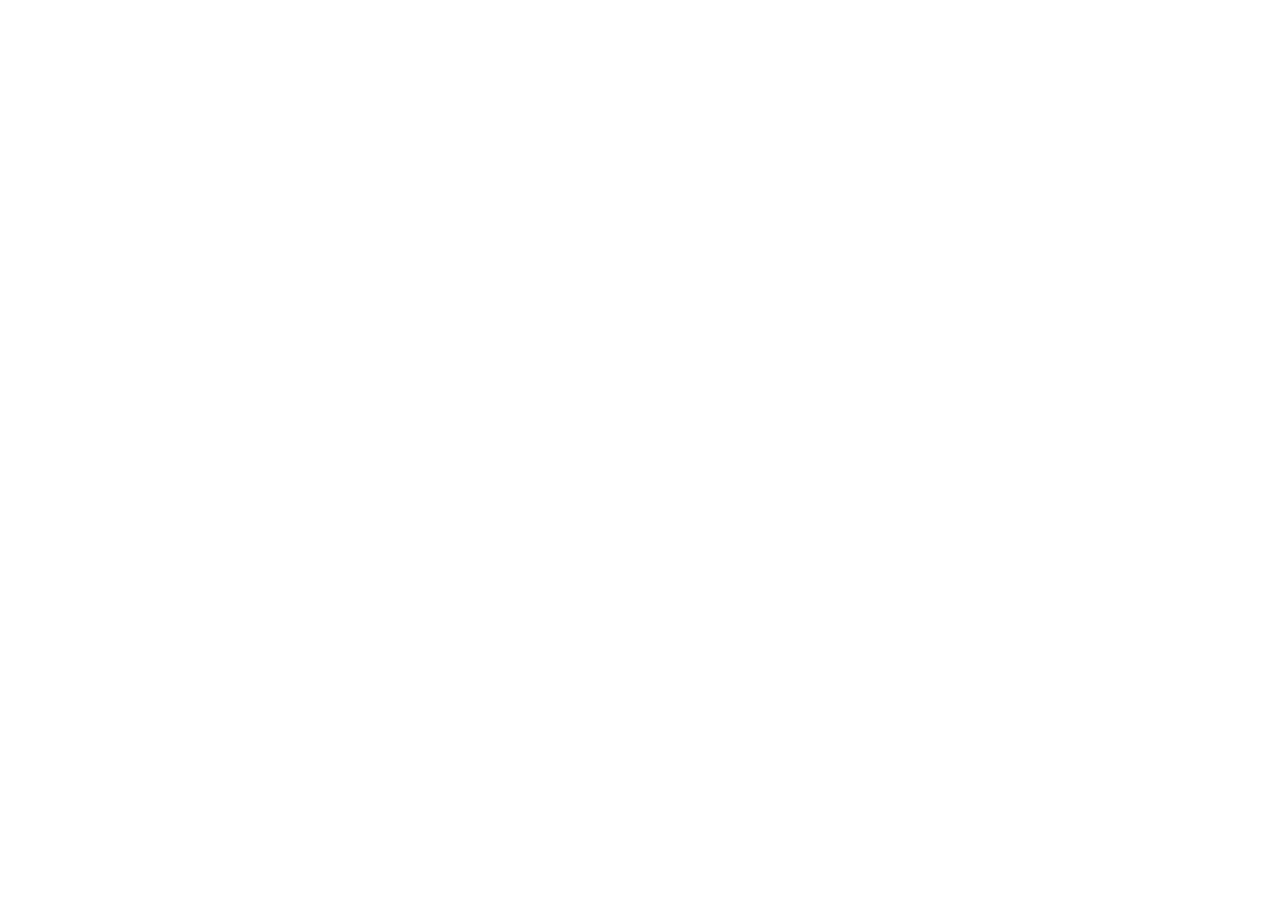
==== commit dd21e922: "Redirect GitHub Pages to thekitchenat22.com" ====
--- a/index.html
+++ b/index.html
@@ -1,501 +1,26 @@
-﻿<!DOCTYPE html>
+<!DOCTYPE html>
 <html lang="es">
 <head>
-  <meta charset="UTF-8" />
-  <meta name="viewport" content="width=device-width, initial-scale=1.0, viewport-fit=cover, maximum-scale=5" />
-  <meta name="description" content="The Kitchen at 22 — Menú digital. Pedidos por WhatsApp." />
+  <meta charset="utf-8" />
+  <meta name="viewport" content="width=device-width, initial-scale=1" />
+  <meta name="robots" content="noindex" />
   <title>The Kitchen at 22</title>
-  <link rel="preconnect" href="https://fonts.googleapis.com" />
-  <link rel="preconnect" href="https://fonts.gstatic.com" crossorigin />
-  <link href="https://fonts.googleapis.com/css2?family=Bebas+Neue&family=Caveat:wght@500;600&family=Outfit:wght@300;400;500;600;700&family=Permanent+Marker&display=swap" rel="stylesheet" />
-  <!-- Flood Std Regular via Adobe Fonts -->
-  <link rel="stylesheet" href="https://use.typekit.net/ptu3jlt.css" />
-  <link rel="stylesheet" href="css/styles.css?v=pub-20260904f" />
+  <link rel="canonical" href="https://thekitchenat22.com/" />
+  <meta http-equiv="refresh" content="0; url=https://thekitchenat22.com/" />
+  <script>
+    (function () {
+      var prefix = "/The-Kitchen";
+      var path = location.pathname || "/";
+      if (path.indexOf(prefix) === 0) path = path.slice(prefix.length);
+      if (!path || path === "/" || path === "/index.html") path = "/";
+      var dest = "https://thekitchenat22.com" + path + location.search + location.hash;
+      var link = document.getElementById("go");
+      if (link) link.href = dest;
+      location.replace(dest);
+    })();
+  </script>
 </head>
 <body>
-  <div class="noise" aria-hidden="true"></div>
-  <div class="scroll-progress" id="scrollProgress" aria-hidden="true"></div>
-
-  <!-- Loader -->
-  <div class="loader" id="loader">
-    <div class="loader__inner">
-      <p class="loader__brand">THE KITCHEN</p>
-      <p class="loader__at">AT 22</p>
-      <div class="loader__bar"><span></span></div>
-    </div>
-  </div>
-
-  <!-- Header -->
-  <header class="header" id="header">
-    <div class="container header__inner">
-      <a href="#top" class="logo">
-        <img
-          class="logo__img"
-          src="assets/logo.png"
-          alt=""
-          width="40"
-          height="40"
-          onerror="this.classList.add('is-missing')"
-        />
-        <span class="logo__name">The Kitchen at 22</span>
-        <span class="logo__fallback is-hidden" aria-hidden="true">
-          <span class="logo__mark">22</span>
-          <span class="logo__text">
-            <strong>THE KITCHEN</strong>
-            <small>AT 22</small>
-          </span>
-        </span>
-      </a>
-
-      <nav class="nav" id="nav">
-        <a href="#specials" class="nav__link is-hidden" id="navSpecials" data-i18n="navSpecials">Especiales</a>
-        <a href="#drinks" class="nav__link" data-i18n="navDrinks">Bebidas</a>
-        <a href="#bar" class="nav__link" data-i18n="navBar">Bar</a>
-        <a href="#food" class="nav__link" data-i18n="navFood">Comida</a>
-        <a href="#order" class="nav__link nav__link--cta" data-i18n="navOrder">Pedido</a>
-      </nav>
-
-      <div class="header__actions">
-        <div class="lang" role="group" aria-label="Language">
-          <button type="button" class="lang__btn is-active" data-lang="es">ES</button>
-          <button type="button" class="lang__btn" data-lang="en">EN</button>
-          <button type="button" class="lang__btn" data-lang="ja">JA</button>
-        </div>
-        <button type="button" class="cart-btn" id="cartOpen" aria-label="Cart">
-          <svg width="20" height="20" viewBox="0 0 24 24" fill="none" stroke="currentColor" stroke-width="1.8">
-            <path d="M6 6h15l-1.5 9h-12z"/><path d="M6 6L5 3H2"/>
-            <circle cx="9" cy="20" r="1" fill="currentColor"/><circle cx="18" cy="20" r="1" fill="currentColor"/>
-          </svg>
-          <span class="cart-btn__count" id="cartCount">0</span>
-        </button>
-        <button type="button" class="burger" id="menuToggle" aria-label="Menu" aria-expanded="false">
-          <span></span><span></span><span></span>
-        </button>
-      </div>
-    </div>
-  </header>
-
-  <!-- Sticky menu switcher: Specials / Drinks / Bar / Food -->
-  <nav class="menu-switcher" id="menuSwitcher" aria-label="Menú">
-    <div class="container menu-switcher__inner">
-      <a href="#specials" class="menu-switcher__btn is-hidden" data-section="specials" id="switcherSpecials">
-        <span class="menu-switcher__ico">⭐</span>
-        <span data-i18n="navSpecials">Especiales</span>
-      </a>
-      <a href="#drinks" class="menu-switcher__btn" data-section="drinks">
-        <span class="menu-switcher__ico">☕</span>
-        <span data-i18n="navDrinks">Bebidas</span>
-      </a>
-      <a href="#bar" class="menu-switcher__btn" data-section="bar">
-        <span class="menu-switcher__ico">🍸</span>
-        <span data-i18n="navBar">Bar</span>
-      </a>
-      <a href="#food" class="menu-switcher__btn" data-section="food">
-        <span class="menu-switcher__ico">🍽️</span>
-        <span data-i18n="navFood">Comida</span>
-      </a>
-    </div>
-  </nav>
-
-  <main id="top">
-    <!-- Hero -->
-    <section class="hero">
-      <div class="hero__bg">
-        <img
-          src="assets/restaurant.jpg?v=2"
-          alt="The Kitchen at 22"
-          class="hero__img"
-          onerror="this.onerror=null; this.src='https://images.unsplash.com/photo-1414235077428-338989a2e8c0?w=1600&h=1000&fit=crop&q=80';"
-        />
-        <div class="hero__overlay"></div>
-      </div>
-      <!-- Status floated high so the photo stays clean -->
-      <div class="hours-chip hours-chip--float" id="hoursChip" aria-live="polite">
-        <span class="hours-chip__dot" id="hoursDot"></span>
-        <div class="hours-chip__text">
-          <strong id="hoursStatus">—</strong>
-          <span id="hoursDetail">—</span>
-        </div>
-      </div>
-      <div class="container hero__content">
-        <p class="hero__eyebrow">
-          <span class="pulse"></span>
-          <span data-i18n="heroEyebrow">Menú digital</span>
-        </p>
-        <h1 class="hero__title hero__title--logo">
-          <img
-            class="hero__logo"
-            src="assets/logo.png"
-            alt="The Kitchen at 22"
-            onerror="this.onerror=null; this.replaceWith(Object.assign(document.createElement('span'),{className:'hero__logo-fallback',textContent:'THE KITCHEN AT 22'}));"
-          />
-        </h1>
-        <p class="hero__lead" data-i18n="heroLead">Elige, personaliza y envía tu pedido por WhatsApp.</p>
-        <div class="hero__actions">
-          <a href="#drinks" class="btn btn--primary" data-i18n="ctaExplore">Ver menú</a>
-          <a href="https://wa.me/523329149245" class="btn btn--ghost" target="_blank" rel="noopener">
-            WhatsApp · 33 29 14 92 45
-          </a>
-        </div>
-      </div>
-    </section>
-
-
-
-    <!-- Search -->
-    <div class="container search-wrap">
-      <label class="search" for="searchInput">
-        <svg width="18" height="18" viewBox="0 0 24 24" fill="none" stroke="currentColor" stroke-width="2">
-          <circle cx="11" cy="11" r="7"/><path d="M20 20l-3-3"/>
-        </svg>
-        <input type="search" id="searchInput" data-i18n-placeholder="searchPlaceholder" placeholder="Buscar…" autocomplete="off" />
-      </label>
-    </div>
-
-    <section class="section container is-hidden" id="resultsSection">
-      <div class="section__head">
-        <p class="section__tag" data-i18n="resultsTag">Búsqueda</p>
-        <h2 class="section__title" data-i18n="resultsTitle">Resultados</h2>
-      </div>
-      <div class="menu-grid" id="resultsGrid"></div>
-    </section>
-
-    <!-- Weekly specials (only shown when products are flagged) — duplicates also stay in their normal sections -->
-    <section class="section section--specials section--accordion container is-hidden" id="specials" aria-labelledby="specialsTitle">
-      <button type="button" class="section__toggle" data-open-section="specials" aria-expanded="false" aria-controls="specialsBody">
-        <div class="section__head">
-          <p class="section__tag">⭐ <span data-i18n="specialsTag">Especial de la semana</span></p>
-          <h2 class="section__title" id="specialsTitle" data-i18n="navSpecials">Especiales</h2>
-          <p class="section__desc" data-i18n="specialsDesc">Disponibles por tiempo limitado · cantidad limitada.</p>
-        </div>
-        <span class="section__hint" data-i18n="menuOpenHint" aria-hidden="true">abrir</span>
-        <span class="section__chevron" aria-hidden="true"></span>
-      </button>
-      <div class="section__body" id="specialsBody">
-        <div class="menu-grid" id="specialsGrid"></div>
-      </div>
-    </section>
-
-    <section class="section section--accordion container" id="drinks">
-      <button type="button" class="section__toggle" data-open-section="drinks" aria-expanded="false" aria-controls="drinksBody">
-        <div class="section__head">
-          <p class="section__tag">☕ <span data-i18n="drinksTag">Bebidas</span></p>
-          <h2 class="section__title" data-i18n="navDrinks">Bebidas</h2>
-          <p class="section__desc" data-i18n="drinksDesc">Café, sin café y milkshakes.</p>
-        </div>
-        <span class="section__hint" data-i18n="menuOpenHint" aria-hidden="true">abrir</span>
-        <span class="section__chevron" aria-hidden="true"></span>
-      </button>
-      <div class="section__body" id="drinksBody">
-        <div class="tabs" data-section="drinks" role="tablist"></div>
-        <div class="menu-grid" id="drinksGrid"></div>
-      </div>
-    </section>
-
-    <section class="section section--alt section--accordion container" id="bar">
-      <button type="button" class="section__toggle" data-open-section="bar" aria-expanded="false" aria-controls="barBody">
-        <div class="section__head">
-          <p class="section__tag">🍸 <span data-i18n="barTag">Bar</span></p>
-          <h2 class="section__title" data-i18n="navBar">Bar</h2>
-          <p class="section__desc" data-i18n="barDesc">Clásicos, cerveza, destilados y vinos.</p>
-        </div>
-        <span class="section__hint" data-i18n="menuOpenHint" aria-hidden="true">abrir</span>
-        <span class="section__chevron" aria-hidden="true"></span>
-      </button>
-      <div class="section__body" id="barBody">
-        <div class="tabs" data-section="bar" role="tablist"></div>
-        <div class="menu-grid" id="barGrid"></div>
-      </div>
-    </section>
-
-    <section class="section section--accordion container" id="food">
-      <button type="button" class="section__toggle" data-open-section="food" aria-expanded="false" aria-controls="foodBody">
-        <div class="section__head">
-          <p class="section__tag">🍽️ <span data-i18n="foodTag">Comida</span></p>
-          <h2 class="section__title" data-i18n="navFood">Comida</h2>
-          <p class="section__desc" data-i18n="foodDesc">Street food, pastas, light, dulces y botana.</p>
-        </div>
-        <span class="section__hint" data-i18n="menuOpenHint" aria-hidden="true">abrir</span>
-        <span class="section__chevron" aria-hidden="true"></span>
-      </button>
-      <div class="section__body" id="foodBody">
-        <div class="tabs" data-section="food" role="tablist"></div>
-        <div class="menu-grid" id="foodGrid"></div>
-      </div>
-    </section>
-
-    <!-- Order CTA -->
-    <section class="section container" id="order">
-      <div class="order-banner">
-        <div class="order-banner__copy">
-          <p class="section__tag" data-i18n="orderTag">Pedido</p>
-          <h2 class="section__title" data-i18n="orderTitle">Envía tu orden</h2>
-          <p data-i18n="orderDesc">Arma el carrito y envíalo por WhatsApp a la cocina. Sin pagos en línea.</p>
-        </div>
-        <div class="order-banner__side">
-          <div class="order-mini" id="orderSummaryMini"></div>
-          <button type="button" class="btn btn--primary btn--full" id="openCartFromOrder" data-i18n="viewCart">Ver pedido</button>
-        </div>
-      </div>
-    </section>
-  </main>
-
-  <footer class="footer">
-    <div class="container footer__inner">
-      <div>
-        <p class="footer__brand">THE KITCHEN <span>AT 22</span></p>
-        <p class="footer__phone">33 29 14 92 45</p>
-      </div>
-      <p class="footer__note" data-i18n="footerNote">Precios en MXN · Pedidos por WhatsApp</p>
-      <div class="footer__actions">
-        <a class="btn btn--wa" href="https://wa.me/523329149245" target="_blank" rel="noopener">WhatsApp</a>
-        <button type="button" class="btn btn--ghost btn--admin" id="adminBtn" data-i18n="adminBtn">Admin</button>
-      </div>
-    </div>
-    <div class="container admin-bar is-hidden" id="adminBar">
-      <div class="admin-bar__left">
-        <span data-i18n="adminActive">Sesión admin</span>
-        <span class="admin-sync is-warn" id="adminSyncBadge">…</span>
-      </div>
-      <div class="admin-bar__actions">
-        <a class="btn btn--primary" id="adminOpenDash" href="admin.html" data-i18n="adminOpenDash">Abrir panel admin</a>
-        <button type="button" class="btn btn--ghost" id="adminLogout" data-i18n="adminLogout">Salir admin</button>
-      </div>
-    </div>
-  </footer>
-
-  <!-- Cart drawer -->
-  <aside class="drawer" id="cartDrawer" aria-hidden="true">
-    <div class="drawer__dim" data-close-cart></div>
-    <div class="drawer__panel">
-      <div class="drawer__head">
-        <h2 data-i18n="cartTitle">Tu pedido</h2>
-        <button type="button" class="icon-btn" data-close-cart aria-label="Close">✕</button>
-      </div>
-      <div class="drawer__body" id="cartLines"></div>
-      <div class="drawer__foot">
-        <div class="order-type" role="group" aria-labelledby="orderTypeLabel">
-          <span class="order-type__label" id="orderTypeLabel" data-i18n="orderTypeLabel">¿Cómo quieres tu pedido?</span>
-          <div class="order-type__options order-type__options--3">
-            <button type="button" class="order-type__btn" data-order-type="dinein">
-              <span class="order-type__ico" aria-hidden="true">🍽️</span>
-              <span class="order-type__title" data-i18n="orderTypeDineIn">Comer aquí</span>
-              <span class="order-type__desc" data-i18n="orderTypeDineInDesc">En el restaurante</span>
-            </button>
-            <button type="button" class="order-type__btn" data-order-type="apartment">
-              <span class="order-type__ico" aria-hidden="true">🏠</span>
-              <span class="order-type__title" data-i18n="orderTypeApartment">Departamento</span>
-              <span class="order-type__desc" data-i18n="orderTypeApartmentDesc">Entrega a tu depto.</span>
-            </button>
-            <button type="button" class="order-type__btn" data-order-type="amenity">
-              <span class="order-type__ico" aria-hidden="true">🏊</span>
-              <span class="order-type__title" data-i18n="orderTypeAmenity">Amenidades</span>
-              <span class="order-type__desc" data-i18n="orderTypeAmenityDesc">Entrega en el edificio</span>
-            </button>
-          </div>
-          <p class="order-type__error is-hidden" id="orderTypeError" data-i18n="orderTypeError">Elige una opción de entrega o consumo.</p>
-        </div>
-
-        <div class="amenity-field is-hidden" id="amenityField">
-          <span class="order-type__label" data-i18n="amenityLabel">¿A qué amenidad?</span>
-          <div class="amenity-grid" id="amenityGrid" role="group"></div>
-          <p class="order-type__error is-hidden" id="amenityError" data-i18n="amenityError">Elige una amenidad.</p>
-        </div>
-
-        <div class="apt-field is-hidden" id="apartmentField">
-          <label class="apt-field__label" for="apartmentInput" data-i18n="aptLabel">Número de departamento</label>
-          <input
-            type="text"
-            id="apartmentInput"
-            name="apartment"
-            inputmode="text"
-            autocomplete="off"
-            enterkeyhint="done"
-            maxlength="40"
-            data-i18n-placeholder="aptPlaceholder"
-            placeholder="Ej. 402, Torre B"
-            value=""
-          />
-          <span class="apt-field__error is-hidden" id="apartmentError" data-i18n="aptError">Ingresa tu número de departamento.</span>
-        </div>
-
-        <div class="total-row">
-          <span data-i18n="subtotal">Total</span>
-          <strong id="cartSubtotal">0$ MXN</strong>
-        </div>
-        <p class="hint" id="waHint" data-i18n="waHint">Se abrirá WhatsApp con tu pedido listo para enviar.</p>
-        <p class="closed-banner is-hidden" id="closedBanner" role="status"></p>
-        <div class="drawer__actions">
-          <button type="button" class="btn btn--ghost" id="clearCart" data-i18n="clearCart">Vaciar</button>
-          <button type="button" class="btn btn--wa" id="sendWhatsApp" data-i18n="sendWa">Enviar por WhatsApp</button>
-        </div>
-      </div>
-    </div>
-  </aside>
-
-  <!-- Customize modal -->
-  <div class="modal" id="customizeModal" aria-hidden="true">
-    <div class="modal__dim" data-close-modal></div>
-    <div class="modal__panel" id="customizeBody"></div>
-  </div>
-
-  <!-- Admin login modal -->
-  <div class="modal" id="adminModal" aria-hidden="true">
-    <div class="modal__dim" data-close-admin></div>
-    <div class="modal__panel modal__panel--admin">
-      <button type="button" class="icon-btn modal__close" data-close-admin aria-label="Close">✕</button>
-      <p class="section__tag" data-i18n="adminLoginTag">Acceso staff</p>
-      <h3 class="modal__title" data-i18n="adminLoginTitle">Admin</h3>
-      <p class="admin-login__hint" data-i18n="adminLoginHint">Ingresa el código para gestionar stock.</p>
-      <label class="apt-field" for="adminCodeInput">
-        <span class="apt-field__label" data-i18n="adminCodeLabel">Código</span>
-        <input
-          type="password"
-          id="adminCodeInput"
-          inputmode="text"
-          autocomplete="current-password"
-          maxlength="64"
-          spellcheck="false"
-          placeholder="Código staff"
-        />
-        <span class="apt-field__error is-hidden" id="adminCodeError" data-i18n="adminCodeError">Código incorrecto.</span>
-      </label>
-      <button type="button" class="btn btn--primary btn--full" id="adminLoginSubmit" data-i18n="adminLogin">Entrar</button>
-    </div>
-  </div>
-
-  <!-- Admin hours modal -->
-  <div class="modal" id="hoursModal" aria-hidden="true">
-    <div class="modal__dim" data-close-hours></div>
-    <div class="modal__panel modal__panel--hours">
-      <button type="button" class="icon-btn modal__close" data-close-hours aria-label="Close">✕</button>
-      <p class="section__tag" data-i18n="hoursAdminTag">Pedidos</p>
-      <h3 class="modal__title" data-i18n="hoursAdminTitle">Horarios de pedidos</h3>
-      <p class="admin-login__hint" data-i18n="hoursAdminHint">Define cuándo los clientes pueden enviar pedidos por WhatsApp (según la hora de su teléfono).</p>
-
-      <div class="field">
-        <span data-i18n="hoursClosedDays">Días cerrado</span>
-        <div class="day-grid" id="hoursDayGrid"></div>
-      </div>
-
-      <div class="hours-fields">
-        <label class="apt-field">
-          <span class="apt-field__label" data-i18n="hoursOpen">Apertura</span>
-          <input type="time" id="hoursOpen" required />
-        </label>
-        <label class="apt-field">
-          <span class="apt-field__label" data-i18n="hoursClose">Cierre salón</span>
-          <input type="time" id="hoursClose" required />
-        </label>
-        <label class="apt-field">
-          <span class="apt-field__label" data-i18n="hoursDelivery">Último pedido (delivery)</span>
-          <input type="time" id="hoursDelivery" required />
-        </label>
-      </div>
-
-      <div class="hours-toggles">
-        <label class="check-row">
-          <input type="checkbox" id="hoursForceClosed" />
-          <span data-i18n="hoursForceClosed">Forzar cerrado (no recibir pedidos)</span>
-        </label>
-        <label class="check-row">
-          <input type="checkbox" id="hoursForceOpen" />
-          <span data-i18n="hoursForceOpen">Forzar abierto (ignorar horario)</span>
-        </label>
-      </div>
-
-      <button type="button" class="btn btn--primary btn--full" id="hoursSave" data-i18n="hoursSave">Guardar horarios</button>
-    </div>
-  </div>
-
-  <!-- Admin catalog: add / remove items + photos -->
-  <div class="modal" id="catalogModal" aria-hidden="true">
-    <div class="modal__dim" data-close-catalog></div>
-    <div class="modal__panel modal__panel--catalog">
-      <button type="button" class="icon-btn modal__close" data-close-catalog aria-label="Close">✕</button>
-      <p class="section__tag" data-i18n="catalogTag">Menú</p>
-      <h3 class="modal__title" data-i18n="catalogTitle">Productos y fotos</h3>
-      <p class="admin-login__hint" data-i18n="catalogHint">Agrega o quita platillos y sube fotos propias. Requiere python server.py.</p>
-
-      <div class="catalog-add">
-        <p class="order-type__label" data-i18n="catalogAddTitle">Agregar producto</p>
-        <label class="apt-field">
-          <span class="apt-field__label" data-i18n="catalogSection">Sección</span>
-          <select id="catalogSection" class="catalog-select"></select>
-        </label>
-        <label class="apt-field">
-          <span class="apt-field__label" data-i18n="catalogName">Nombre (ES)</span>
-          <input type="text" id="catalogName" maxlength="80" />
-        </label>
-        <div class="hours-fields">
-          <label class="apt-field">
-            <span class="apt-field__label" data-i18n="catalogNameEn">Nombre EN</span>
-            <input type="text" id="catalogNameEn" maxlength="80" />
-          </label>
-          <label class="apt-field">
-            <span class="apt-field__label" data-i18n="catalogNameJa">Nombre JA</span>
-            <input type="text" id="catalogNameJa" maxlength="80" />
-          </label>
-          <label class="apt-field">
-            <span class="apt-field__label" data-i18n="catalogPrice">Precio (MXN)</span>
-            <input type="number" id="catalogPrice" min="0" step="1" />
-          </label>
-        </div>
-        <label class="apt-field">
-          <span class="apt-field__label" data-i18n="catalogNotes">Notas (opcional)</span>
-          <input type="text" id="catalogNotes" maxlength="120" />
-        </label>
-        <label class="apt-field">
-          <span class="apt-field__label" data-i18n="catalogNewPhoto">Foto (opcional)</span>
-          <input type="file" id="catalogNewPhoto" accept="image/*" />
-        </label>
-        <button type="button" class="btn btn--primary btn--full" id="catalogAddBtn" data-i18n="catalogAddBtn">Agregar al menú</button>
-      </div>
-
-      <div class="catalog-list-head">
-        <p class="order-type__label" data-i18n="catalogListTitle">Productos actuales</p>
-        <input type="search" id="catalogFilter" class="catalog-filter" data-i18n-placeholder="catalogFilter" placeholder="Buscar producto…" />
-      </div>
-      <div class="catalog-list" id="catalogList"></div>
-    </div>
-  </div>
-
-  <!-- Site announcement overlay (full-screen, dismissible — not a new window) -->
-  <div class="announce" id="announceOverlay" aria-hidden="true" hidden>
-    <div class="announce__backdrop"></div>
-    <div class="announce__panel" role="dialog" aria-modal="true" aria-labelledby="announceTitle">
-      <img class="announce__logo" src="assets/logo.png" alt="The Kitchen at 22" width="88" height="88" onerror="this.classList.add('is-missing')" />
-      <p class="announce__brand">THE KITCHEN <span>AT 22</span></p>
-      <h2 class="announce__title" id="announceTitle" data-i18n="announceTitle">Aviso</h2>
-      <div class="announce__messages" id="announceMessage">
-        <div class="announce__block announce__block--es is-hidden" id="announceBlockEs">
-          <span class="announce__lang">ES</span>
-          <p class="announce__text" id="announceTextEs"></p>
-        </div>
-        <div class="announce__block announce__block--en is-hidden" id="announceBlockEn">
-          <span class="announce__lang">EN</span>
-          <p class="announce__text" id="announceTextEn"></p>
-        </div>
-      </div>
-      <button type="button" class="btn btn--primary announce__dismiss" id="announceDismiss" data-i18n="announceDismiss">Entendido</button>
-    </div>
-  </div>
-
-  <div class="toast" id="toast" role="status"></div>
-
-  <button type="button" class="fab" id="fabCart">
-    <span data-i18n="fabCart">Pedido</span>
-    <strong id="fabTotal">0$ MXN</strong>
-  </button>
-
-  <script src="https://cdn.jsdelivr.net/npm/gsap@3.12.5/dist/gsap.min.js"></script>
-  <script src="https://cdn.jsdelivr.net/npm/gsap@3.12.5/dist/ScrollTrigger.min.js"></script>
-  <script src="js/config.js?v=pub-20260904f"></script>
-  <script src="js/store.js?v=pub-20260904f"></script>
-  <script src="js/menu-data.js?v=pub-20260904f"></script>
-  <script src="js/i18n.js?v=pub-20260904f"></script>
-  <script src="js/item-i18n.js?v=pub-20260904f"></script>
-  <script src="js/app.js?v=pub-20260904f"></script>
-  <script src="js/analytics.js?v=pub-20260904f"></script>
+  <p>The Kitchen at 22 se movió. <a id="go" href="https://thekitchenat22.com/">Continuar a thekitchenat22.com</a></p>
 </body>
 </html>
